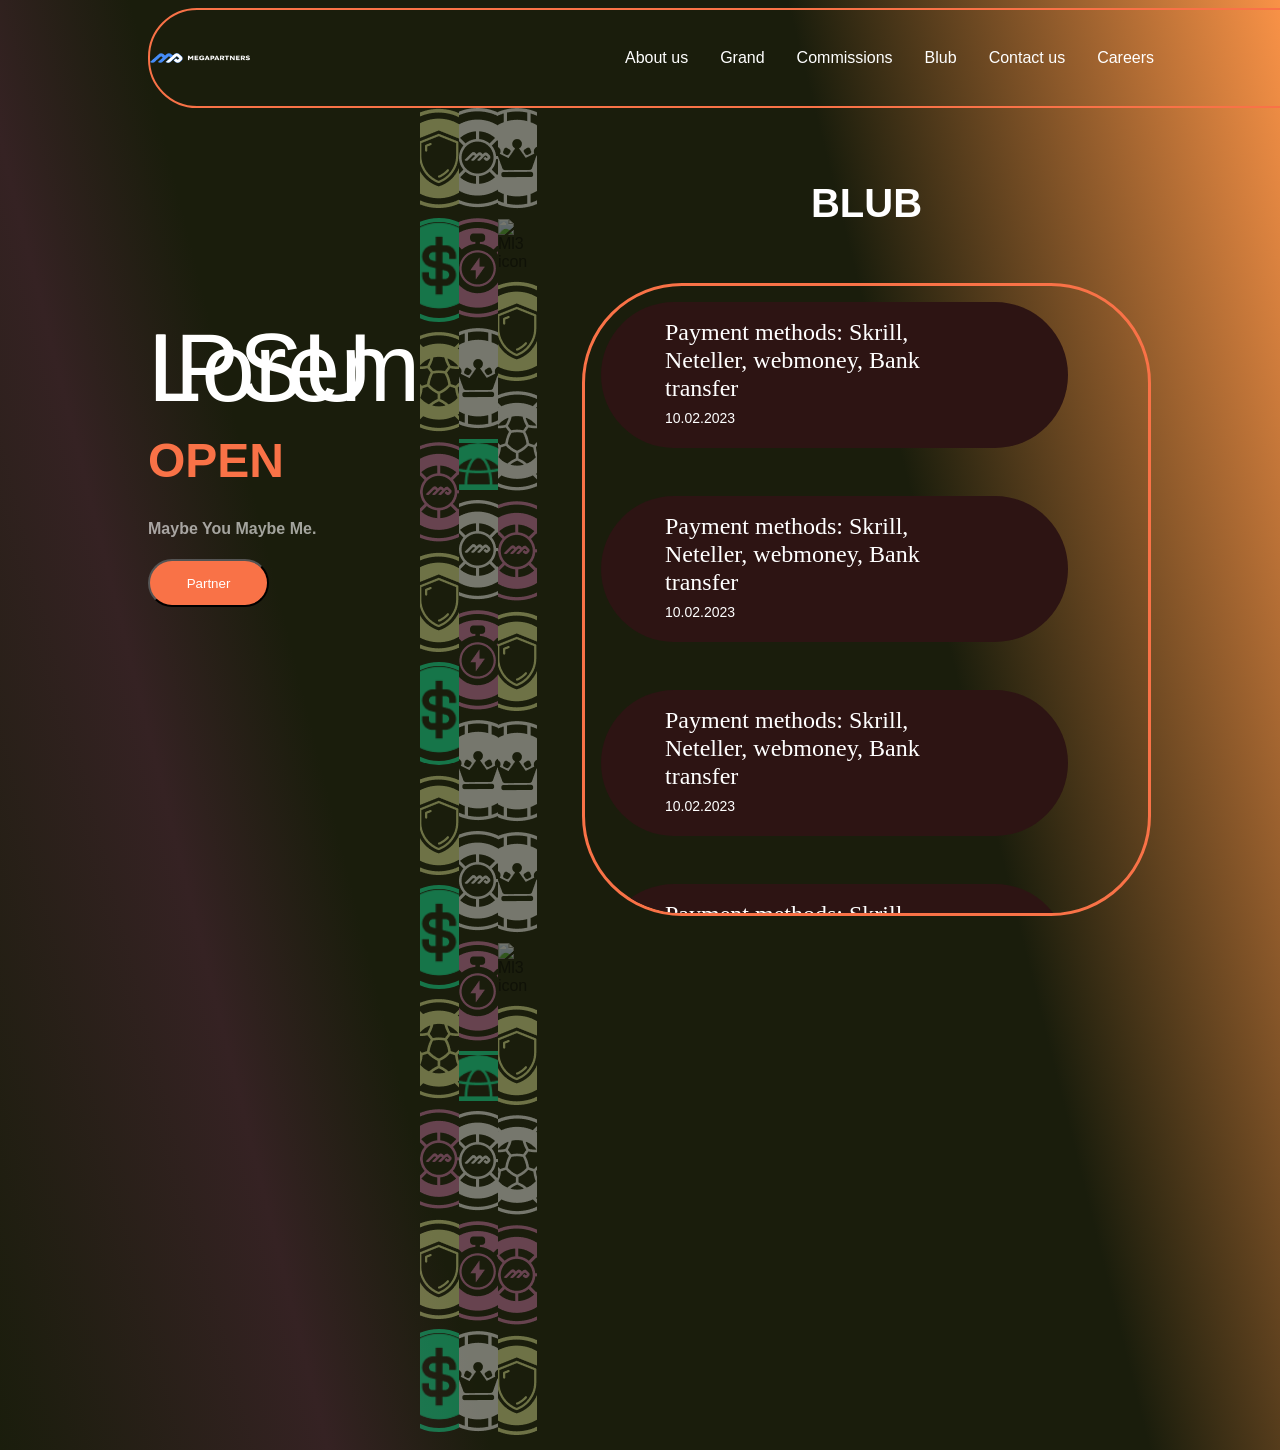
==== Main.html @ f80bbda5 "header, main desctop page" ====
<!DOCTYPE html>
<html lang="en" dir="ltr">

<head>
    <meta charset="utf-8">
    <title>Lorem IPSU</title>
    <link rel="stylesheet" href="./styles.css">
</head>

<body>
    <header class="header">
        <img class="logo_clear" src="./logo_horizontal_clear Small.png" alt="logo">
        <nav class="nav">
            <ul>
                <li><a href="#">About us</a></li>
                <li><a href="#">Grand</a></li>
                <li><a href="#">Commissions</a></li>
                <li><a href="#">Blub</a></li>
                <li><a href="#">Contact us</a></li>
                <li><a href="#">Careers</a></li>
            </ul>
        </nav>
        <div class="header-buttons">
            <button class="btn-lang"><img src="./planet.svg" alt="planet"> RU</button>
            <button class="btn-secondary">LOG IN</button>
            <button class="btn-orange-prim">SIGN UP</button>
        </div>
    </header>
    <main>
        <div class="main">
            <div class="title">
                <h1 class="title-w">Lorem IPSU</h1>
                <h1 class="title-o">OPEN</h1>
                <h4 class="title-g">Maybe You Maybe Me.</h4>
                <button class="btn-orange-prim-partnr"> Partner</button>
            </div>
            <div class="bannerBG">
                <div class="line line-1">
                    <img src="./Shield.png" alt="Shield icon">
                    <div class="line-1-Group">
                        <img class="radius-1-Group" src="./Group.png" alt="Group $ icon">
                    </div>
                    <img src="./Soccer.png" alt="Soccer icon">
                    <img src="./M.png" alt="M icon">
                    <img src="./Shield.png" alt="Shield icon">
                    <div class="line-1-Group">
                        <img class="radius-1-Group" src="./Group.png" alt="Group $ icon">
                    </div>
                    <img src="./Shield.png" alt="Shield icon">
                    <div class="line-1-Group">
                        <img class="radius-1-Group" src="./Group.png" alt="Group $ icon">
                    </div>
                    <img src="./Soccer.png" alt="Soccer icon">
                    <img src="./M.png" alt="M icon">
                    <img src="./Shield.png" alt="Shield icon">
                    <div class="line-1-Group">
                        <img class="radius-1-Group" src="./Group.png" alt="Group $ icon">
                    </div>
                </div>
                <div class="line line-2">
                    <img src="./Ml2.png" alt="Ml2 icon">
                    <img src="./Timer.png" alt="Timer icon">
                    <img src="./Crown.png" alt="Crown icon">
                    <div class="line-1-Group">
                        <img class="radius-1-Group" src="./World.png" alt="World icon">
                    </div>
                    <img src="./Ml2.png" alt="Ml2 icon">
                    <img src="./Timer.png" alt="Timer icon">
                    <img src="./Crown.png" alt="Crown icon">
                    <img src="./Ml2.png" alt="Ml2 icon">
                    <img src="./Timer.png" alt="Timer icon">
                    <div class="line-1-Group">
                        <img class="radius-1-Group" src="./World.png" alt="World icon">
                    </div>
                    <img src="./Ml2.png" alt="Ml2 icon">
                    <img src="./Timer.png" alt="Timer icon">
                    <img src="./Crown.png" alt="Crown icon">
                </div>
                <div class="line line-3">
                    <img src="./Crown.png" alt="Crown icon">
                    <img src="./Ml3.png" alt="Ml3 icon">
                    <img src="./Shield.png" alt="Shield icon">
                    <img src="./SoccerL3.png" alt="Soccer line 3 icon">
                    <img src="./M.png" alt="M icon">
                    <img src="./Shield.png" alt="Shield icon">
                    <img src="./Crown.png" alt="Crown icon">
                    <img src="./Crown.png" alt="Crown icon">
                    <img src="./Ml3.png" alt="Ml3 icon">
                    <img src="./Shield.png" alt="Shield icon">
                    <img src="./SoccerL3.png" alt="Soccer line 3 icon">
                    <img src="./M.png" alt="M icon">
                    <img src="./Shield.png" alt="Shield icon">
                    <img src="./Crown.png" alt="Crown icon">
                </div>
            </div>

            <div class="blog">
                <h2 class="blogH2">BLUB</h2>
                <div class="blog-container">
                    <ul>
                        <li class="blog-element">
                            <p class="blog-p">Payment methods: Skrill, <br /> Neteller, webmoney, Bank <br />
                                transfer
                            </p>
                            <p class="blog-date">10.02.2023</p>
                        </li>
                        <li class="blog-element">
                            <p class="blog-p">Payment methods: Skrill, <br /> Neteller, webmoney, Bank <br />
                                transfer
                            </p>
                            <p class="blog-date">10.02.2023</p>
                        </li>
                        <li class="blog-element">
                            <p class="blog-p">Payment methods: Skrill, <br /> Neteller, webmoney, Bank <br />
                                transfer
                            </p>
                            <p class="blog-date">10.02.2023</p>
                        </li>
                        <li class="blog-element">
                            <p class="blog-p">Payment methods: Skrill, <br /> Neteller, webmoney, Bank <br />
                                transfer
                            </p>
                            <p class="blog-date">10.02.2023</p>
                        </li>
                        <li class="blog-element">
                            <p class="blog-p">Payment methods: Skrill, <br /> Neteller, webmoney, Bank <br />
                                transfer
                            </p>
                            <p class="blog-date">10.02.2023</p>
                        </li>
                        <li class="blog-element">
                            <p class="blog-p">Payment methods: Skrill, <br /> Neteller, webmoney, Bank <br />
                                transfer
                            </p>
                            <p class="blog-date">10.02.2023</p>
                        </li>
                    </ul>
                </div>
            </div>
        </div>
    </main>
    <footer></footer>
</body>

</html>
---- styles.css ----
:root {
    --orange: rgba(249, 114, 71, 1);
    --burgundy: rgb(45, 20, 19);
    --lime: rgba(235, 242, 157, 1);
    --khaki: rgb(26, 29, 12);

}

body {
    font-family: Arial, sans-serif;
    background: var(--khaki);
    background: linear-gradient(255.96deg, #F99247 0%, var(--khaki) 30% 70%, #352223 80%, var(--khaki) 100%);
}



.logo_clear {
    width: 100px;
}

.header {
    height: 96px;
    width: 1640px;
    margin-left: 140px;
    display: flex;
    justify-content: space-between;
    align-items: center;
    background: none;
    color: white;
    border: solid 2px var(--orange);
    border-radius: 49px;
    color: white;
    position: absolute;
    z-index: 1;

}

.nav {
    display: flex;
    columns: 6;
    list-style: none;
    color: white;

}

ul {
    display: flex;
    list-style-type: none;
    color: white;
    font-size: 16px;
    gap: 32px;
}

.nav a {
    color: white;
    text-decoration: none;
}

.nav a:hover {
    text-decoration: underline;
}

.header-buttons {
    display: flex;
    padding-right: 48px;

}

.btn-lang {
    height: 48px;
    width: 75px;
    margin-right: 14px;
    opacity: 0px;
    color: white;
    background: none;
    border: solid 2px var(--lime);
    border-radius: 24px;
}

.btn-secondary {
    height: 48px;
    width: 75px;
    gap: 8px;
    margin-right: 14px;
    opacity: 0px;
    color: white;
    background: none;
    border: solid 2px var(--lime);
    border-radius: 24px;
}

.btn-orange-prim {
    height: 48px;
    width: 75px;
    gap: 8px;
    color: white;
    background-color: var(--orange);
    border-radius: 24px;
    border: none;
}

.main {
    display: flex;
    flex-direction: row;
    max-width: 1920px;
    margin-left: 140px;
    /* margin-top: 196px; */
    /* background: linear-gradient(180deg, #FFFFFF 63.64%, rgba(255, 255, 255, 0) 95.45%); */
    /* background: linear-gradient(180deg, #F947BC 0%, rgba(249, 71, 124, 0.4) 100%);
    background: linear-gradient(255.96deg, #F99247 0%, #F29DA2 100%); */
}

.title {
    width: 669px;
    margin-top: 296px;
}

.title-w {
    font-size: 96px;
    font-weight: 500;
    line-height: 96px;
    line-height: 0px;
    padding: 0px;
    text-align: left;
    color: white;
}

.title-o {
    font-size: 48px;
    padding: 0px;
    color: var(--orange);
}

.title-g {
    color: rgba(255, 255, 255, 0.6);
}

.btn-orange-prim-partnr {
    height: 48px;
    width: 121px;
    gap: 8px;
    color: white;
    background-color: var(--orange);
    border-radius: 24px;
}

.bannerBG {
    display: flex;
    justify-content: space-around;
    margin-top: 100px;
    width: 333.8px;
    height: 1334.22px;
    overflow: hidden;
    z-index: -1;
    Opacity: 40%;
}

.line {
    display: flex;
    flex-direction: column;
    align-items: center;
    height: 100%;
    /* Высота карусели равна высоте контейнера */
    overflow: hidden;
}

.line img,
.line .line-1-Group {
    margin-bottom: 10px;
}

.line-1-Group {
    width: 86px;
    height: 199px;
    border: solid 4px rgba(17, 248, 165, 1);
    border-radius: 50px;
    display: flex;
    align-items: flex-start;
    justify-content: center;
    overflow: hidden;
}

.radius-1-Group {
    width: 100%;
    border-radius: 50px;
    object-fit: cover;
}

@keyframes scroll {
    0% {
        transform: translateY(0);
    }

    100% {
        transform: translateY(-100%);
    }
}

@keyframes scroll-reverse {
    0% {
        transform: translateY(-100%);
    }

    100% {
        transform: translateY(0);
    }
}

.line-1 {
    animation: scroll 10s linear infinite;
}

.line-2 {
    animation: scroll-reverse 12s linear infinite;
}

.line-3 {
    animation: scroll 14s linear infinite;
}


.blog {
    display: flex;
    flex-direction: column;
    width: 531px;
    margin-right: 140px;
    margin-top: 140px;
    margin-left: 64px;
    gap: 24px;
    opacity: 0px;
    align-items: center;
}

.blogH2 {
    color: white;
    align-items: center;
    font-size: 40px;
}

.blog-container {
    display: flex;
    width: 531px;
    height: 595px;
    gap: 0px;
    border-radius: 100px;
    border: solid 3px var(--orange);
    opacity: 0px;
    overflow-x: 80%;
    overflow: scroll;
    scrollbar-width: 10px;
    padding: 16px;
    background-color: none;
}

.blog-container::-webkit-scrollbar {
    width: 16px;
    height: 60%;
}

.blog-container::-webkit-scrollbar-track {
    height: 50px;
}

/* Стилизация ползунка полосы прокрутки */
.blog-container::-webkit-scrollbar-thumb {
    background-color: rgba(249, 114, 71, 1);
    border-radius: 10px;
    height: 80px;
    border: 10px solid rgba(255, 255, 255, 0);
    padding: 10px;
}

/* Дополнительно можно настроить поведение при наведении */
.blog-container::-webkit-scrollbar-thumb:hover {
    background-color: rgba(249, 114, 71, 0.8);
}

.blog-container ul {
    display: flex;
    flex-direction: column;
    list-style-type: none;
    padding: 0;
    margin: 0;
    width: 100%;

}

.blog-container li {
    margin-bottom: 16px;
    width: 100%;
}

.blog-element {
    box-sizing: border-box;
    width: 467px !important;
    height: 146px;
    padding: 16px 64px 16px 64px;
    gap: 0px;
    border-radius: 196px;
    opacity: 0px;
    background-color: var(--burgundy);
}

.blog-p {
    font-family: Lexend;
    font-size: 24px;
    font-weight: 400;
    line-height: 28px;
    text-align: left;
    margin: 0;
}

.blog-date {
    font-size: 14px;
    font-weight: 450;
    line-height: 16px;
    text-align: left;
    margin-top: 8px;
}
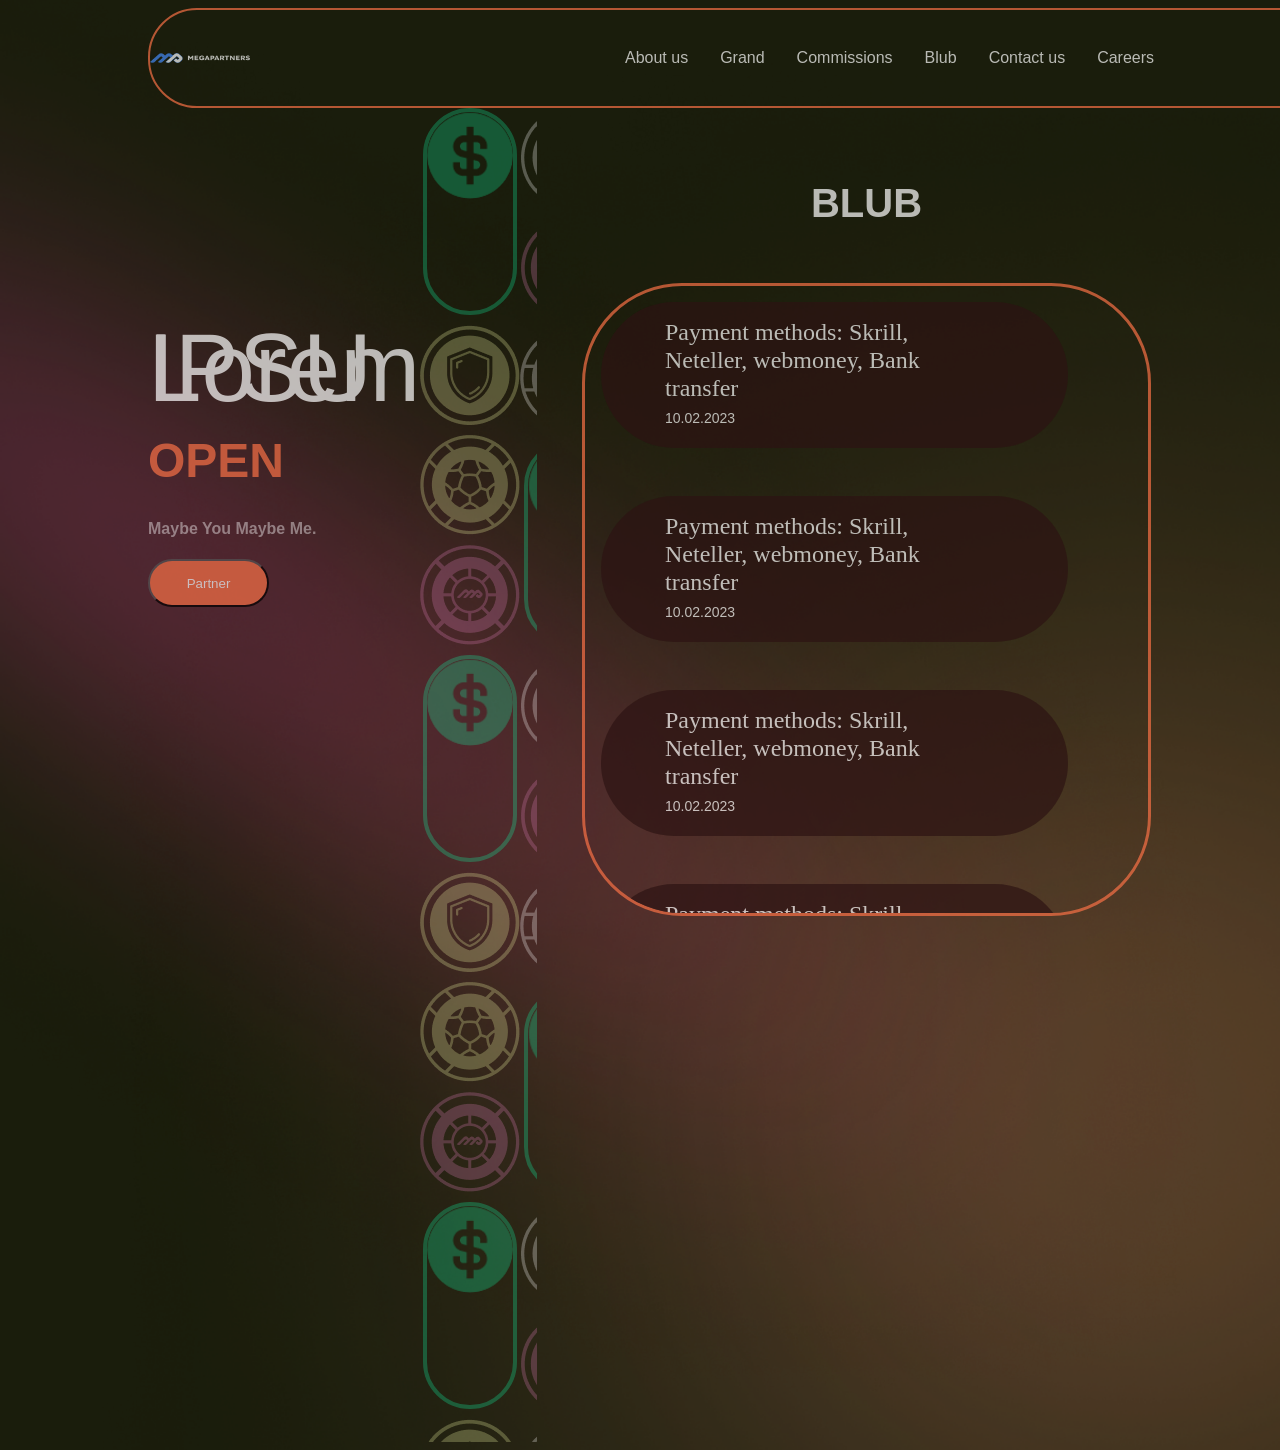
==== commit f15b3a8f: "Banner animation" ====
--- a/Main.html
+++ b/Main.html
@@ -36,61 +36,52 @@
             </div>
             <div class="bannerBG">
                 <div class="line line-1">
-                    <img src="./Shield.png" alt="Shield icon">
-                    <div class="line-1-Group">
-                        <img class="radius-1-Group" src="./Group.png" alt="Group $ icon">
-                    </div>
-                    <img src="./Soccer.png" alt="Soccer icon">
-                    <img src="./M.png" alt="M icon">
-                    <img src="./Shield.png" alt="Shield icon">
-                    <div class="line-1-Group">
-                        <img class="radius-1-Group" src="./Group.png" alt="Group $ icon">
-                    </div>
-                    <img src="./Shield.png" alt="Shield icon">
-                    <div class="line-1-Group">
-                        <img class="radius-1-Group" src="./Group.png" alt="Group $ icon">
-                    </div>
-                    <img src="./Soccer.png" alt="Soccer icon">
-                    <img src="./M.png" alt="M icon">
-                    <img src="./Shield.png" alt="Shield icon">
-                    <div class="line-1-Group">
-                        <img class="radius-1-Group" src="./Group.png" alt="Group $ icon">
+                    <div class="line-content">
+                        <div class="line-1-Group">
+                            <img class="radius-1-Group" src="./Group.png" alt="Group $ icon">
+                        </div>
+                        <img src="./Shield.png" alt="Shield icon">
+                        <img src="./Soccer.png" alt="Soccer icon">
+                        <img src="./M.png" alt="M icon">
+                        <div class="line-1-Group" aria-hidden="true">
+                            <img class="radius-1-Group" src="./Group.png" alt="Group $ icon">
+                        </div>
+                        <img src="./Shield.png" alt="Shield icon">
+                        <img src="./Soccer.png" alt="Soccer icon" aria-hidden="true">
+                        <img src="./M.png" alt="M icon" aria-hidden="true">
                     </div>
                 </div>
                 <div class="line line-2">
-                    <img src="./Ml2.png" alt="Ml2 icon">
-                    <img src="./Timer.png" alt="Timer icon">
-                    <img src="./Crown.png" alt="Crown icon">
-                    <div class="line-1-Group">
-                        <img class="radius-1-Group" src="./World.png" alt="World icon">
+                    <div class="line-content">
+                        <img src="./Ml2.png" alt="Ml2 icon">
+                        <img src="./Timer.png" alt="Timer icon">
+                        <img src="./Crown.png" alt="Crown icon">
+                        <div class="line-1-Group">
+                            <img class="radius-1-Group" src="./World.png" alt="World icon">
+                        </div>
+                        <img src="./Ml2.png" alt="Ml2 icon" aria-hidden="true">
+                        <img src="./Timer.png" alt="Timer icon" aria-hidden="true">
+                        <img src="./Crown.png" alt="Crown icon" aria-hidden="true">
+                        <div class="line-1-Group" aria-hidden="true">
+                            <img class="radius-1-Group" src="./World.png" alt="World icon">
+                        </div>
                     </div>
-                    <img src="./Ml2.png" alt="Ml2 icon">
-                    <img src="./Timer.png" alt="Timer icon">
-                    <img src="./Crown.png" alt="Crown icon">
-                    <img src="./Ml2.png" alt="Ml2 icon">
-                    <img src="./Timer.png" alt="Timer icon">
-                    <div class="line-1-Group">
-                        <img class="radius-1-Group" src="./World.png" alt="World icon">
-                    </div>
-                    <img src="./Ml2.png" alt="Ml2 icon">
-                    <img src="./Timer.png" alt="Timer icon">
-                    <img src="./Crown.png" alt="Crown icon">
                 </div>
                 <div class="line line-3">
-                    <img src="./Crown.png" alt="Crown icon">
-                    <img src="./Ml3.png" alt="Ml3 icon">
-                    <img src="./Shield.png" alt="Shield icon">
-                    <img src="./SoccerL3.png" alt="Soccer line 3 icon">
-                    <img src="./M.png" alt="M icon">
-                    <img src="./Shield.png" alt="Shield icon">
-                    <img src="./Crown.png" alt="Crown icon">
-                    <img src="./Crown.png" alt="Crown icon">
-                    <img src="./Ml3.png" alt="Ml3 icon">
-                    <img src="./Shield.png" alt="Shield icon">
-                    <img src="./SoccerL3.png" alt="Soccer line 3 icon">
-                    <img src="./M.png" alt="M icon">
-                    <img src="./Shield.png" alt="Shield icon">
-                    <img src="./Crown.png" alt="Crown icon">
+                    <div class="line-content">
+                        <img src="./Crown.png" alt="Crown icon">
+                        <img src="./Ml3.png" alt="Ml3 icon">
+                        <img src="./Shield.png" alt="Shield icon">
+                        <img src="./SoccerL3.png" alt="Soccer line 3 icon">
+                        <img src="./M.png" alt="M icon">
+                        <img src="./Shield.png" alt="Shield icon">
+                        <img src="./Crown.png" alt="Crown icon" aria-hidden="true">
+                        <img src="./Ml3.png" alt="Ml3 icon" aria-hidden="true">
+                        <img src="./Shield.png" alt="Shield icon" aria-hidden="true">
+                        <img src="./SoccerL3.png" alt="Soccer line 3 icon" aria-hidden="true">
+                        <img src="./M.png" alt="M icon" aria-hidden="true">
+                        <img src="./Shield.png" alt="Shield icon" aria-hidden="true">
+                    </div>
                 </div>
             </div>
 
@@ -140,6 +131,9 @@
         </div>
     </main>
     <footer></footer>
+    <script src="./index.js"></script>
+    </script>
+
 </body>
 
 </html>
--- a/styles.css
+++ b/styles.css
@@ -9,10 +9,37 @@
 body {
     font-family: Arial, sans-serif;
     background: var(--khaki);
-    background: linear-gradient(255.96deg, #F99247 0%, var(--khaki) 30% 70%, #352223 80%, var(--khaki) 100%);
-}
-
-
+    background-image: url('./Dot-Light-rose.png'), url('./Dot-Light.png');
+    background-size: cover;
+    background-position: center;
+    background-repeat: no-repeat;
+    opacity: 0.7;
+}
+
+img.masked-image {
+    -webkit-mask-image: url('./Dot-Light.png');
+    -webkit-mask-size: 20%;
+    -webkit-mask-repeat: no-repeat;
+    width: 574px;
+    height: 574px;
+    position: absolute;
+    top: 570px;
+    left: 1505px;
+    opacity: 0.7;
+}
+
+img.masked-image {
+    -webkit-mask-image: url('./Dot-Light-rose.png');
+    -webkit-mask-size: 20%;
+    -webkit-mask-repeat: no-repeat;
+    width: 226px;
+    height: 1302px;
+    position: absolute;
+    top: 184px;
+    left: -307px;
+    opacity: 0.55;
+    transform: rotate(54.31deg);
+}
 
 .logo_clear {
     width: 100px;
@@ -146,26 +173,35 @@
 
 .bannerBG {
     display: flex;
-    justify-content: space-around;
+    flex-direction: column;
+    flex-wrap: wrap;
     margin-top: 100px;
     width: 333.8px;
     height: 1334.22px;
     overflow: hidden;
     z-index: -1;
-    Opacity: 40%;
+    opacity: 0.4;
 }
 
 .line {
+    position: relative;
     display: flex;
     flex-direction: column;
     align-items: center;
     height: 100%;
-    /* Высота карусели равна высоте контейнера */
     overflow: hidden;
 }
 
+.line-content {
+    display: flex;
+    flex-direction: column;
+    align-items: center;
+    height: 200%;
+    animation: scroll 20s linear infinite;
+}
+
 .line img,
-.line .line-1-Group {
+.line-1-Group {
     margin-bottom: 10px;
 }
 
@@ -192,31 +228,23 @@
     }
 
     100% {
-        transform: translateY(-100%);
+        transform: translateY(-50%);
     }
 }
 
-@keyframes scroll-reverse {
-    0% {
-        transform: translateY(-100%);
-    }
-
-    100% {
-        transform: translateY(0);
-    }
-}
-
-.line-1 {
-    animation: scroll 10s linear infinite;
-}
-
-.line-2 {
-    animation: scroll-reverse 12s linear infinite;
-}
-
-.line-3 {
-    animation: scroll 14s linear infinite;
-}
+.line-1 .line-content {
+    animation-duration: 10s;
+}
+
+.line-2 .line-content {
+    animation-direction: reverse;
+    animation-duration: 5s;
+}
+
+.line-3 .line-content {
+    animation-duration: 10s;
+}
+
 
 
 .blog {
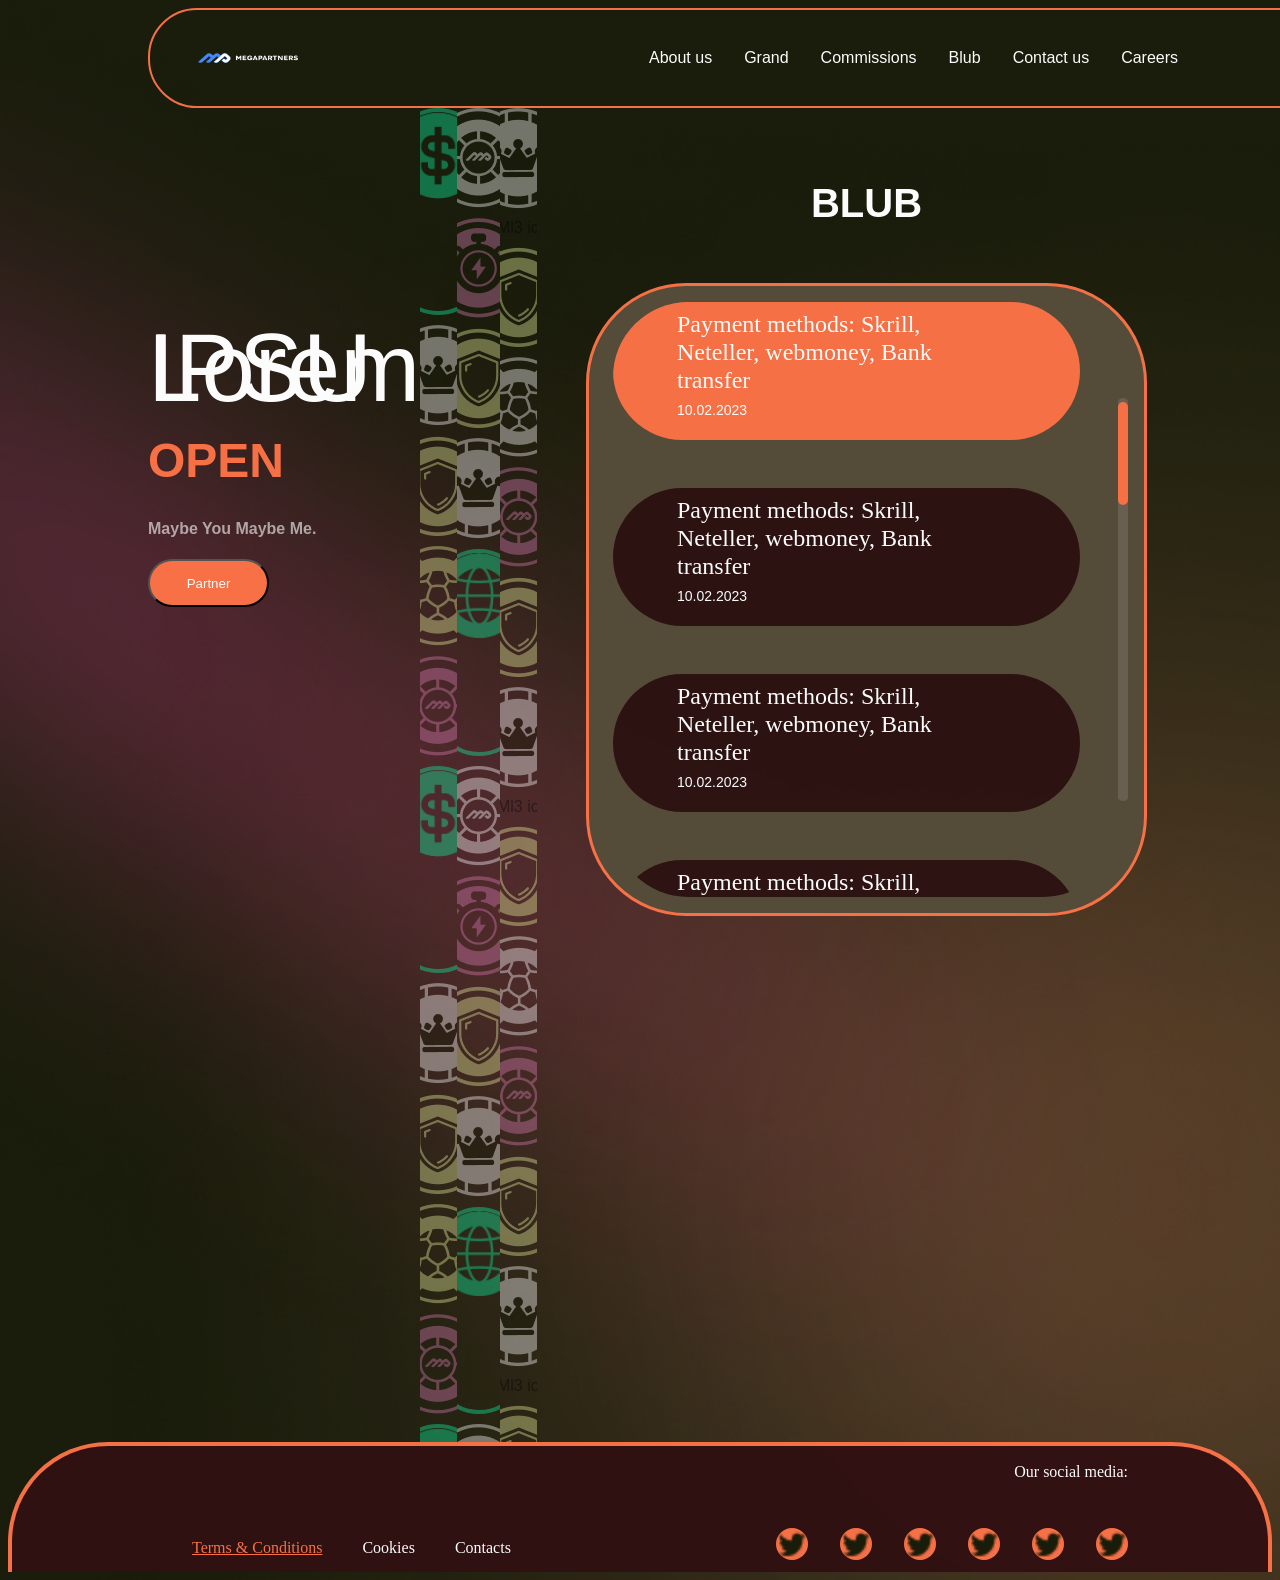
==== commit 1c704cb7: "Desktop version completed" ====
--- a/Main.html
+++ b/Main.html
@@ -37,34 +37,62 @@
             <div class="bannerBG">
                 <div class="line line-1">
                     <div class="line-content">
-                        <div class="line-1-Group">
-                            <img class="radius-1-Group" src="./Group.png" alt="Group $ icon">
-                        </div>
+                        <div class="line-1-Group"><img class="radius-1-Group" src="./Group.png" alt="Group $ icon">
+                        </div>
+                        <img src="./Crown.png" alt="Crown icon">
                         <img src="./Shield.png" alt="Shield icon">
                         <img src="./Soccer.png" alt="Soccer icon">
                         <img src="./M.png" alt="M icon">
-                        <div class="line-1-Group" aria-hidden="true">
-                            <img class="radius-1-Group" src="./Group.png" alt="Group $ icon">
-                        </div>
-                        <img src="./Shield.png" alt="Shield icon">
-                        <img src="./Soccer.png" alt="Soccer icon" aria-hidden="true">
-                        <img src="./M.png" alt="M icon" aria-hidden="true">
+                        <div class="line-1-Group" aria-hidden="true"><img class="radius-1-Group" src="./Group.png"
+                                alt="Group $ icon" aria-hidden="true"></div>
+                        <img src="./Crown.png" alt="Crown icon">
+                        <img src="./Shield.png" alt="Shield icon" aria-hidden="true">
+                        <img src="./Soccer.png" alt="Soccer icon" aria-hidden="true" aria-hidden="true">
+                        <img src="./M.png" alt="M icon" aria-hidden="true" aria-hidden="true">
+                        <div class="line-1-Group"><img class="radius-1-Group" src="./Group.png" alt="Group $ icon">
+                        </div>
+                        <img src="./Crown.png" alt="Crown icon">
+                        <img src="./Shield.png" alt="Shield icon">
+                        <img src="./Soccer.png" alt="Soccer icon">
+                        <img src="./M.png" alt="M icon">
+                        <div class="line-1-Group" aria-hidden="true"><img class="radius-1-Group" src="./Group.png"
+                                alt="Group $ icon" aria-hidden="true"></div>
+                        <img src="./Crown.png" alt="Crown icon">
+                        <img src="./Shield.png" alt="Shield icon" aria-hidden="true">
+                        <img src="./Soccer.png" alt="Soccer icon" aria-hidden="true" aria-hidden="true">
+                        <img src="./M.png" alt="M icon" aria-hidden="true" aria-hidden="true">
                     </div>
                 </div>
                 <div class="line line-2">
                     <div class="line-content">
                         <img src="./Ml2.png" alt="Ml2 icon">
                         <img src="./Timer.png" alt="Timer icon">
+                        <img src="./Shield.png" alt="Shield icon" aria-hidden="true">
                         <img src="./Crown.png" alt="Crown icon">
                         <div class="line-1-Group">
                             <img class="radius-1-Group" src="./World.png" alt="World icon">
                         </div>
                         <img src="./Ml2.png" alt="Ml2 icon" aria-hidden="true">
                         <img src="./Timer.png" alt="Timer icon" aria-hidden="true">
+                        <img src="./Shield.png" alt="Shield icon" aria-hidden="true">
                         <img src="./Crown.png" alt="Crown icon" aria-hidden="true">
                         <div class="line-1-Group" aria-hidden="true">
                             <img class="radius-1-Group" src="./World.png" alt="World icon">
                         </div>
+                        <img src="./Ml2.png" alt="Ml2 icon">
+                        <img src="./Timer.png" alt="Timer icon">
+                        <img src="./Shield.png" alt="Shield icon" aria-hidden="true">
+                        <img src="./Crown.png" alt="Crown icon">
+                        <div class="line-1-Group">
+                            <img class="radius-1-Group" src="./World.png" alt="World icon">
+                        </div>
+                        <img src="./Ml2.png" alt="Ml2 icon" aria-hidden="true">
+                        <img src="./Timer.png" alt="Timer icon" aria-hidden="true">
+                        <img src="./Shield.png" alt="Shield icon" aria-hidden="true">
+                        <img src="./Crown.png" alt="Crown icon" aria-hidden="true">
+                        <div class="line-1-Group" aria-hidden="true">
+                            <img class="radius-1-Group" src="./World.png" alt="World icon">
+                        </div>
                     </div>
                 </div>
                 <div class="line line-3">
@@ -75,21 +103,34 @@
                         <img src="./SoccerL3.png" alt="Soccer line 3 icon">
                         <img src="./M.png" alt="M icon">
                         <img src="./Shield.png" alt="Shield icon">
-                        <img src="./Crown.png" alt="Crown icon" aria-hidden="true">
+                        <img aria-hidden="true" src="./Crown.png" alt="Crown icon">
                         <img src="./Ml3.png" alt="Ml3 icon" aria-hidden="true">
                         <img src="./Shield.png" alt="Shield icon" aria-hidden="true">
                         <img src="./SoccerL3.png" alt="Soccer line 3 icon" aria-hidden="true">
                         <img src="./M.png" alt="M icon" aria-hidden="true">
                         <img src="./Shield.png" alt="Shield icon" aria-hidden="true">
-                    </div>
-                </div>
-            </div>
+                        <img src="./Crown.png" alt="Crown icon">
+                        <img src="./Ml3.png" alt="Ml3 icon">
+                        <img src="./Shield.png" alt="Shield icon">
+                        <img src="./SoccerL3.png" alt="Soccer line 3 icon">
+                        <img src="./M.png" alt="M icon">
+                        <img src="./Shield.png" alt="Shield icon">
+                        <img aria-hidden="true" src="./Crown.png" alt="Crown icon">
+                        <img src="./Ml3.png" alt="Ml3 icon" aria-hidden="true">
+                        <img src="./Shield.png" alt="Shield icon" aria-hidden="true">
+                        <img src="./SoccerL3.png" alt="Soccer line 3 icon" aria-hidden="true">
+                        <img src="./M.png" alt="M icon" aria-hidden="true">
+                        <img src="./Shield.png" alt="Shield icon" aria-hidden="true">
+                    </div>
+                </div>
+            </div>
+
 
             <div class="blog">
                 <h2 class="blogH2">BLUB</h2>
                 <div class="blog-container">
                     <ul>
-                        <li class="blog-element">
+                        <li class="blog-element-o">
                             <p class="blog-p">Payment methods: Skrill, <br /> Neteller, webmoney, Bank <br />
                                 transfer
                             </p>
@@ -126,11 +167,35 @@
                             <p class="blog-date">10.02.2023</p>
                         </li>
                     </ul>
+                    <div class="scrollbar">
+                        <img src="./Bg Line.png" alt="scrollbar track" class="scrollbar-track-img">
+                        <img src="./Active.png" alt="scrollbar thumb" class="scrollbar-thumb-img">
+                    </div>
                 </div>
             </div>
         </div>
     </main>
-    <footer></footer>
+
+    <footer class="footer-container">
+        <ul class="pages">
+            <li class="li-orange"><a href="#">Terms & Conditions</a></li>
+            <li class="li-white"><a href="#">Cookies</a></li>
+            <li class="li-white"><a href="#">Contacts</a></li>
+        </ul>
+        <div class="social-container">
+            <p class="footer-p">Our social media:</p>
+            <div>
+                <ul class="social-icons">
+                    <li><a href="#"><img src="./Twitter.png" alt="Twitter icon"></a></li>
+                    <li><a href="#"><img src="./Twitter.png" alt="Twitter icon"></a></li>
+                    <li><a href="#"><img src="./Twitter.png" alt="Twitter icon"></a></li>
+                    <li><a href="#"><img src="./Twitter.png" alt="Twitter icon"></a></li>
+                    <li><a href="#"><img src="./Twitter.png" alt="Twitter icon"></a></li>
+                    <li><a href="#"><img src="./Twitter.png" alt="Twitter icon"></a></li>
+                </ul>
+            </div>
+        </div>
+    </footer>
     <script src="./index.js"></script>
     </script>
 
--- a/styles.css
+++ b/styles.css
@@ -13,7 +13,7 @@
     background-size: cover;
     background-position: center;
     background-repeat: no-repeat;
-    opacity: 0.7;
+    opacity: 0.99;
 }
 
 img.masked-image {
@@ -43,6 +43,7 @@
 
 .logo_clear {
     width: 100px;
+    padding-left: 48px;
 }
 
 .header {
@@ -131,10 +132,6 @@
     flex-direction: row;
     max-width: 1920px;
     margin-left: 140px;
-    /* margin-top: 196px; */
-    /* background: linear-gradient(180deg, #FFFFFF 63.64%, rgba(255, 255, 255, 0) 95.45%); */
-    /* background: linear-gradient(180deg, #F947BC 0%, rgba(249, 71, 124, 0.4) 100%);
-    background: linear-gradient(255.96deg, #F99247 0%, #F29DA2 100%); */
 }
 
 .title {
@@ -171,14 +168,19 @@
     border-radius: 24px;
 }
 
+
+
+
+
+
+
 .bannerBG {
     display: flex;
-    flex-direction: column;
-    flex-wrap: wrap;
     margin-top: 100px;
     width: 333.8px;
     height: 1334.22px;
     overflow: hidden;
+    gap: 0;
     z-index: -1;
     opacity: 0.4;
 }
@@ -188,16 +190,21 @@
     display: flex;
     flex-direction: column;
     align-items: center;
-    height: 100%;
+    height: 100% !important;
     overflow: hidden;
+    gap: 0;
 }
 
 .line-content {
     display: flex;
     flex-direction: column;
     align-items: center;
-    height: 200%;
-    animation: scroll 20s linear infinite;
+    height: 200% !important;
+    animation: bunner 10s linear infinite;
+}
+
+.bannerBG .line .line-content {
+    height: 200% !important;
 }
 
 .line img,
@@ -222,7 +229,7 @@
     object-fit: cover;
 }
 
-@keyframes scroll {
+@keyframes bunner {
     0% {
         transform: translateY(0);
     }
@@ -233,17 +240,21 @@
 }
 
 .line-1 .line-content {
-    animation-duration: 10s;
+    animation-duration: 20s;
 }
 
 .line-2 .line-content {
+    margin-left: 10px;
+    margin-right: 10px;
     animation-direction: reverse;
-    animation-duration: 5s;
+    animation-duration: 20s;
 }
 
 .line-3 .line-content {
-    animation-duration: 10s;
-}
+    animation-duration: 20s;
+}
+
+
 
 
 
@@ -265,6 +276,12 @@
     font-size: 40px;
 }
 
+
+
+
+
+
+
 .blog-container {
     display: flex;
     width: 531px;
@@ -274,43 +291,20 @@
     border: solid 3px var(--orange);
     opacity: 0px;
     overflow-x: 80%;
-    overflow: scroll;
-    scrollbar-width: 10px;
-    padding: 16px;
-    background-color: none;
-}
-
-.blog-container::-webkit-scrollbar {
-    width: 16px;
-    height: 60%;
-}
-
-.blog-container::-webkit-scrollbar-track {
-    height: 50px;
-}
-
-/* Стилизация ползунка полосы прокрутки */
-.blog-container::-webkit-scrollbar-thumb {
-    background-color: rgba(249, 114, 71, 1);
-    border-radius: 10px;
-    height: 80px;
-    border: 10px solid rgba(255, 255, 255, 0);
-    padding: 10px;
-}
-
-/* Дополнительно можно настроить поведение при наведении */
-.blog-container::-webkit-scrollbar-thumb:hover {
-    background-color: rgba(249, 114, 71, 0.8);
+    padding: 16px 0px 16px 24px;
+    background: rgb(86, 76, 58);
 }
 
 .blog-container ul {
     display: flex;
     flex-direction: column;
     list-style-type: none;
+    overflow: scroll;
+    scrollbar-width: none;
     padding: 0;
     margin: 0;
     width: 100%;
-
+    border-radius: 75px;
 }
 
 .blog-container li {
@@ -318,14 +312,46 @@
     width: 100%;
 }
 
+.scrollbar {
+    top: 0;
+    right: 0;
+    bottom: 0;
+    width: 10px;
+    padding-right: 16px;
+
+}
+
+.scrollbar-track-img {
+    width: 10px;
+    height: 403px;
+    margin-top: 96px;
+}
+
+.scrollbar-thumb-img {
+    position: relative;
+    top: 0;
+    right: 0;
+    width: 10px;
+    border-radius: 5px;
+    height: 103px;
+    object-fit: cover;
+    cursor: pointer;
+    transform: translateY(-403px);
+}
+
+.blog-element-o,
 .blog-element {
     box-sizing: border-box;
     width: 467px !important;
     height: 146px;
-    padding: 16px 64px 16px 64px;
+    padding: 8px 64px 8px 64px;
     gap: 0px;
     border-radius: 196px;
     opacity: 0px;
+    background-color: var(--orange);
+}
+
+.blog-element {
     background-color: var(--burgundy);
 }
 
@@ -344,4 +370,86 @@
     line-height: 16px;
     text-align: left;
     margin-top: 8px;
+}
+
+
+
+
+.footer-container {
+    display: flex;
+    justify-content: space-between;
+    height: 130px !important;
+    background: rgba(49, 18, 18, 1);
+    border-top: solid 4px rgba(249, 114, 71, 1);
+    border-left: solid 4px rgba(249, 114, 71, 1);
+    border-right: solid 4px rgba(249, 114, 71, 1);
+    border-radius: 100px 100px 0px 0px / 100px 100px 0px 0px;
+    padding: 0 140px 24px;
+    gap: 32px;
+    box-sizing: border-box;
+}
+
+.pages {
+    display: flex;
+    font-family: Lexend;
+    font-size: 16px;
+    font-weight: 400;
+    line-height: 20px;
+    text-align: center;
+    gap: 40px;
+    padding-top: 76px;
+}
+
+.li-orange a {
+    font-family: Lexend;
+    font-size: 16px;
+    font-weight: 400;
+    line-height: 20px;
+    text-align: center;
+    color: var(--orange);
+
+}
+
+.li-white a {
+    font-family: Lexend;
+    font-size: 16px;
+    font-weight: 400;
+    line-height: 20px;
+    text-align: center;
+    color: rgb(255, 255, 255);
+    text-decoration: none;
+
+}
+
+.social-container {
+    display: flex;
+    flex-direction: column;
+    align-items: flex-end;
+    width: 232px;
+    height: 66px;
+    gap: 14px;
+    opacity: 0px;
+    margin: 40px, 140px, 0px, 24px;
+}
+
+.footer-p {
+    font-family: Lexend;
+    font-size: 16px;
+    font-weight: 400;
+    line-height: 20px;
+    text-align: right;
+    color: white;
+}
+
+.social-icons {
+    display: flex;
+    align-items: flex-start;
+}
+
+.social-icons img {
+    width: 32px;
+    height: 32px;
+    border-radius: 16px;
+    gap: 8px;
+    background: rgba(249, 114, 71, 1);
 }
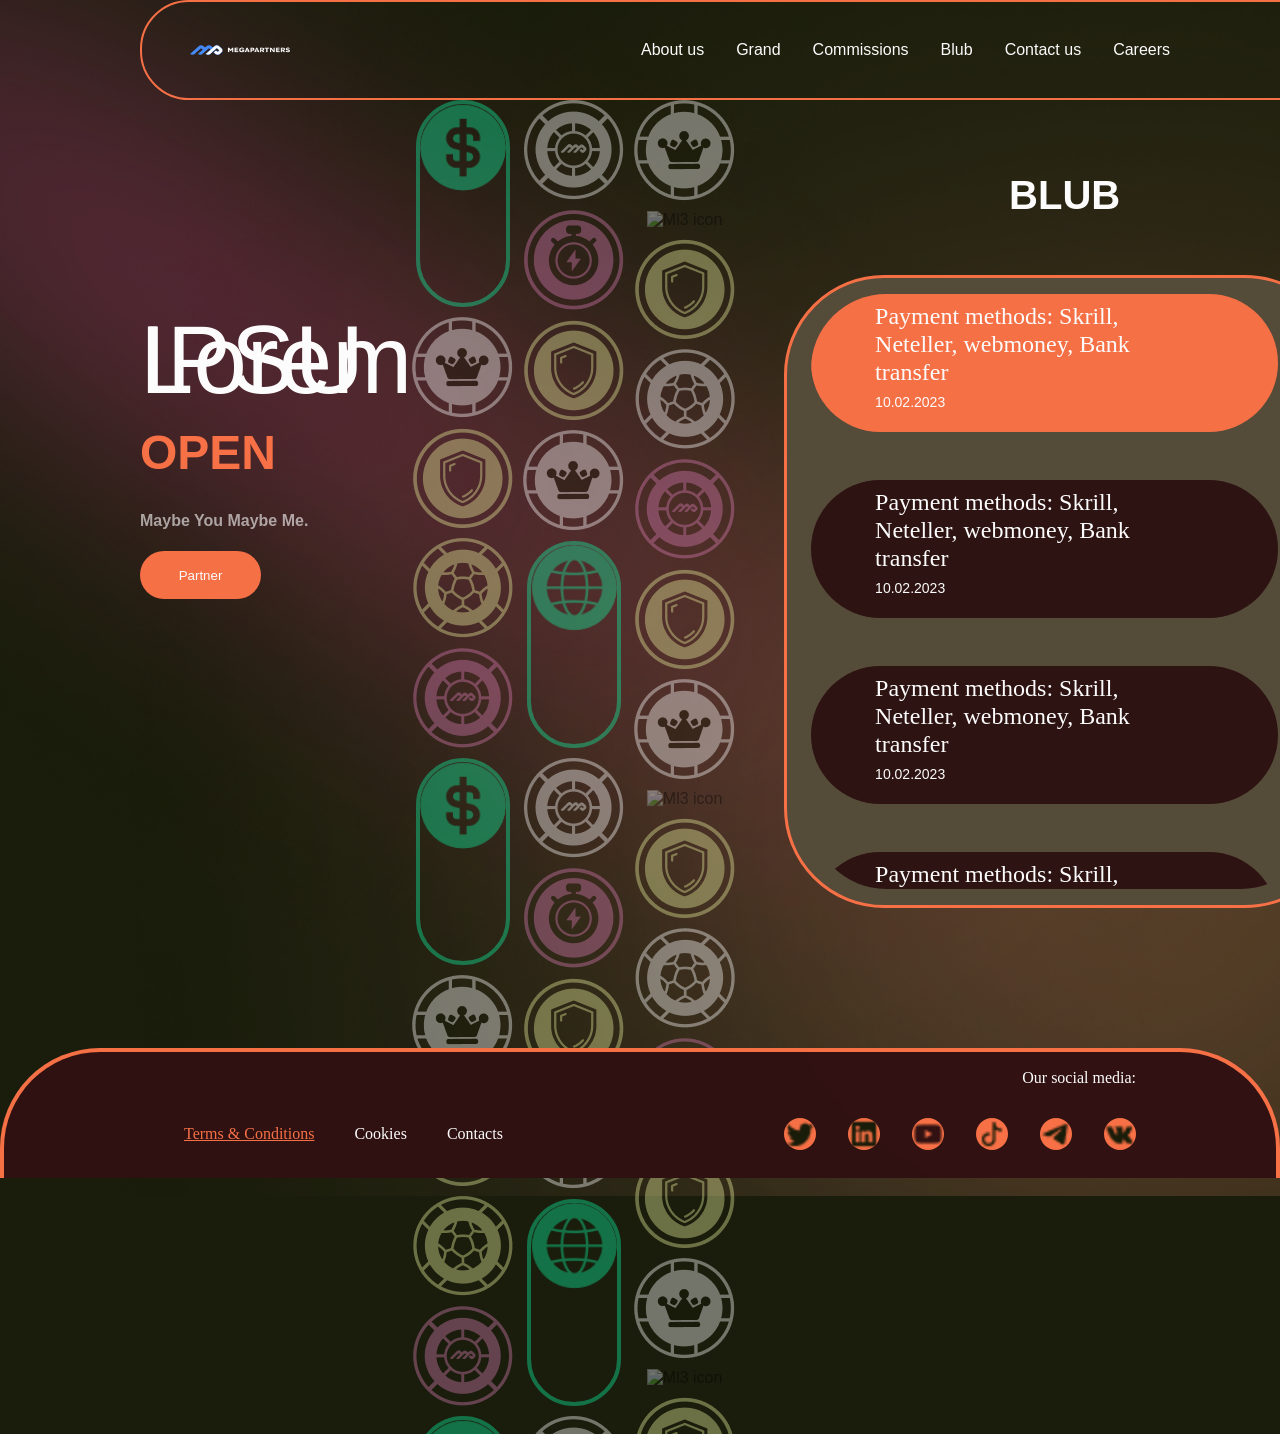
==== commit 6542b9a8: "Desktop version completed-2" ====
--- a/Main.html
+++ b/Main.html
@@ -187,11 +187,11 @@
             <div>
                 <ul class="social-icons">
                     <li><a href="#"><img src="./Twitter.png" alt="Twitter icon"></a></li>
-                    <li><a href="#"><img src="./Twitter.png" alt="Twitter icon"></a></li>
-                    <li><a href="#"><img src="./Twitter.png" alt="Twitter icon"></a></li>
-                    <li><a href="#"><img src="./Twitter.png" alt="Twitter icon"></a></li>
-                    <li><a href="#"><img src="./Twitter.png" alt="Twitter icon"></a></li>
-                    <li><a href="#"><img src="./Twitter.png" alt="Twitter icon"></a></li>
+                    <li><a href="#"><img src="./LinkedIn.png" alt="LinkedIn icon"></a></li>
+                    <li><a href="#"><img src="./YouTube.png" alt="YouTube icon"></a></li>
+                    <li><a href="#"><img src="./TikTok.png" alt="TikTok icon"></a></li>
+                    <li><a href="#"><img src="./Telegram.png" alt="Telegram icon"></a></li>
+                    <li><a href="#"><img src="./VK.png" alt="VK icon"></a></li>
                 </ul>
             </div>
         </div>
--- a/styles.css
+++ b/styles.css
@@ -6,7 +6,15 @@
 
 }
 
+html,
 body {
+    height: 100%;
+    margin: 0;
+}
+
+body {
+    width: 100%;
+    height: 100%;
     font-family: Arial, sans-serif;
     background: var(--khaki);
     background-image: url('./Dot-Light-rose.png'), url('./Dot-Light.png');
@@ -14,6 +22,8 @@
     background-position: center;
     background-repeat: no-repeat;
     opacity: 0.99;
+    overflow: hidden;
+
 }
 
 img.masked-image {
@@ -94,6 +104,20 @@
 
 }
 
+.btn-lang,
+.btn-secondary,
+.btn-orange-prim,
+.btn-orange-prim-partnr {
+    cursor: pointer;
+}
+
+.btn-lang:hover,
+.btn-secondary:hover,
+.btn-orange-prim:hover,
+.btn-orange-prim-partnr:hover {
+    font-size: 110%;
+}
+
 .btn-lang {
     height: 48px;
     width: 75px;
@@ -128,9 +152,12 @@
 }
 
 .main {
+    flex: 1;
+
     display: flex;
     flex-direction: row;
     max-width: 1920px;
+    height: 1048px;
     margin-left: 140px;
 }
 
@@ -166,6 +193,7 @@
     color: white;
     background-color: var(--orange);
     border-radius: 24px;
+    border: none;
 }
 
 
@@ -179,7 +207,7 @@
     margin-top: 100px;
     width: 333.8px;
     height: 1334.22px;
-    overflow: hidden;
+    overflow: none;
     gap: 0;
     z-index: -1;
     opacity: 0.4;
@@ -378,7 +406,9 @@
 .footer-container {
     display: flex;
     justify-content: space-between;
+    width: 100%;
     height: 130px !important;
+    min-height: 130px;
     background: rgba(49, 18, 18, 1);
     border-top: solid 4px rgba(249, 114, 71, 1);
     border-left: solid 4px rgba(249, 114, 71, 1);
@@ -397,6 +427,7 @@
     line-height: 20px;
     text-align: center;
     gap: 40px;
+    align-items: flex-end;
     padding-top: 76px;
 }
 
@@ -407,6 +438,7 @@
     line-height: 20px;
     text-align: center;
     color: var(--orange);
+    margin-bottom: 0px;
 
 }
 
@@ -418,6 +450,7 @@
     text-align: center;
     color: rgb(255, 255, 255);
     text-decoration: none;
+    margin-bottom: 0px;
 
 }
 
@@ -439,12 +472,16 @@
     line-height: 20px;
     text-align: right;
     color: white;
+    margin-bottom: 0px;
 }
 
 .social-icons {
     display: flex;
     align-items: flex-start;
-}
+
+}
+
+
 
 .social-icons img {
     width: 32px;
@@ -452,4 +489,9 @@
     border-radius: 16px;
     gap: 8px;
     background: rgba(249, 114, 71, 1);
+}
+
+.social-icons img:hover {
+    border-radius: 16px;
+    background: rgba(49, 73, 156, 1)
 }
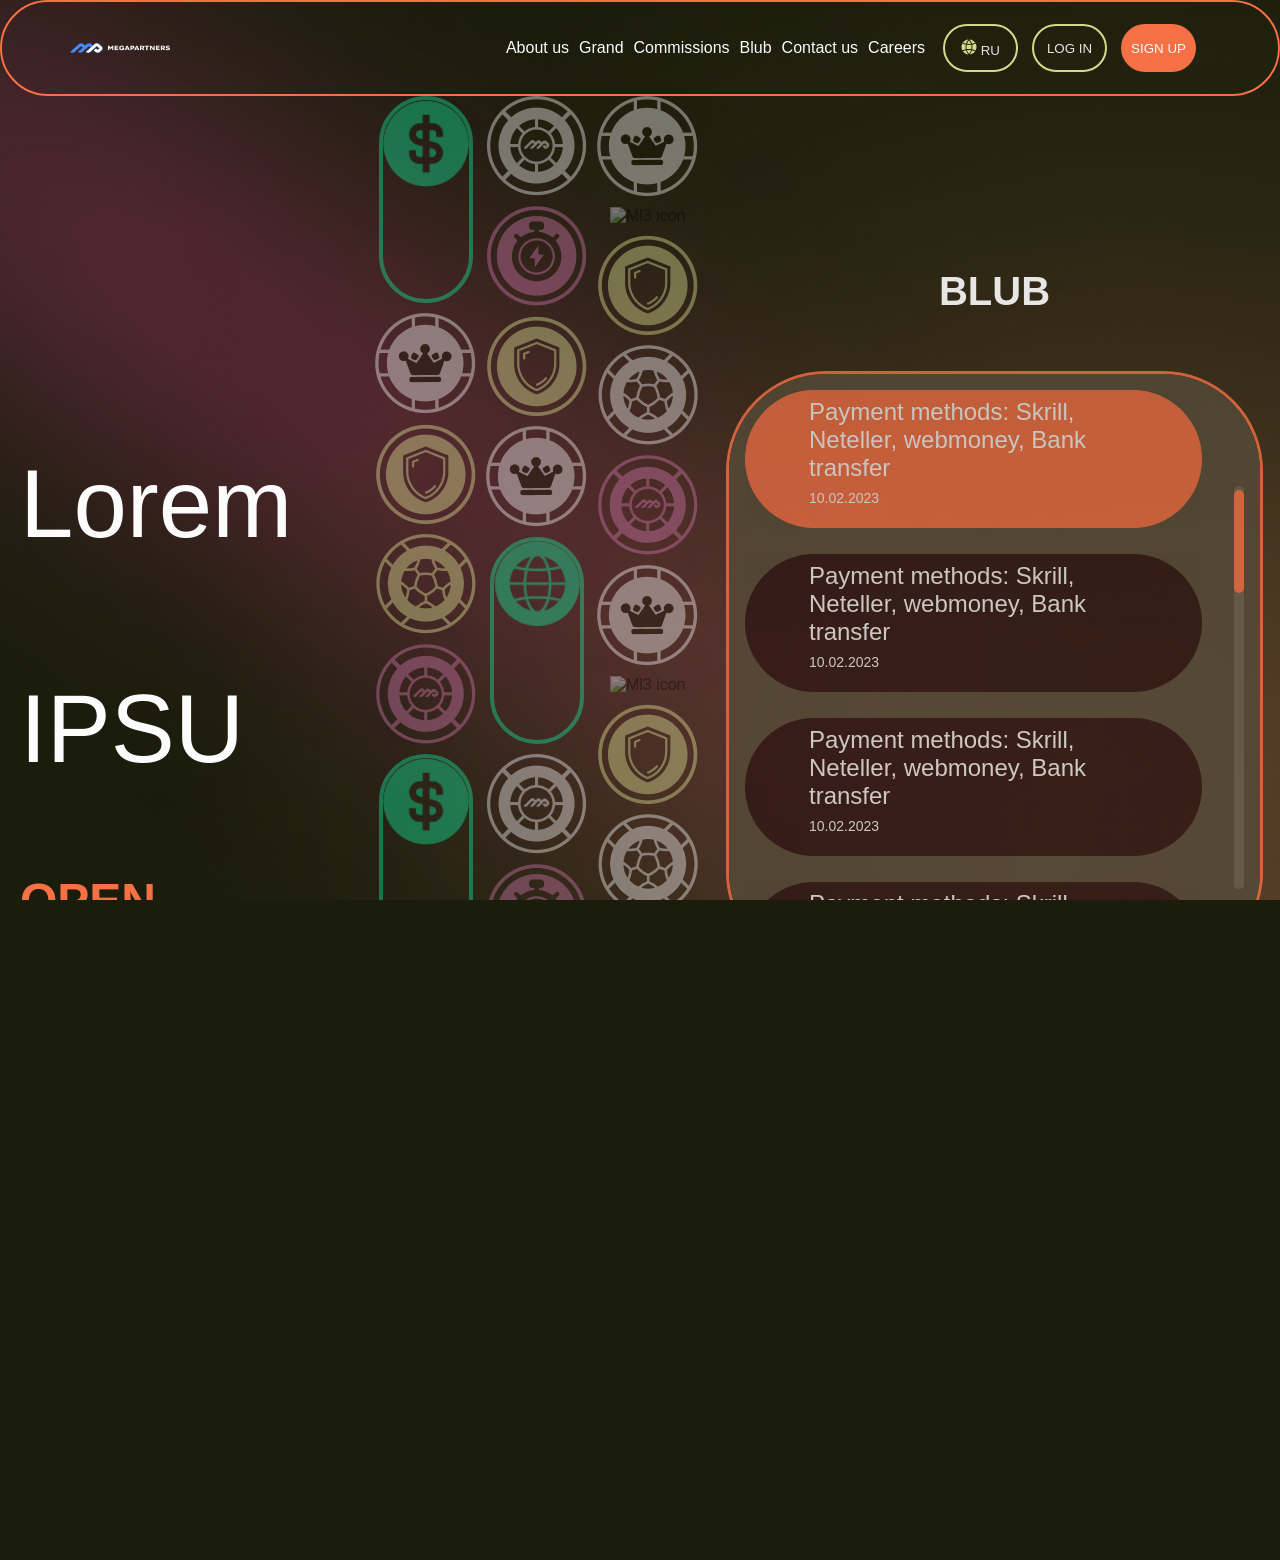
==== commit 733cae34: "mobile 320px" ====
--- a/Main.html
+++ b/Main.html
@@ -5,13 +5,15 @@
     <meta charset="utf-8">
     <title>Lorem IPSU</title>
     <link rel="stylesheet" href="./styles.css">
+    <meta name="viewport" content="width=device-width, initial-scale=1.0">
 </head>
 
 <body>
     <header class="header">
         <img class="logo_clear" src="./logo_horizontal_clear Small.png" alt="logo">
+        <div class="burger-menu" onclick="toggleMenu()"><img class="planetImg" src="./planet.svg" alt="planet">☰</div>
         <nav class="nav">
-            <ul>
+            <ul class="points">
                 <li><a href="#">About us</a></li>
                 <li><a href="#">Grand</a></li>
                 <li><a href="#">Commissions</a></li>
@@ -19,111 +21,165 @@
                 <li><a href="#">Contact us</a></li>
                 <li><a href="#">Careers</a></li>
             </ul>
+            <div class="header-buttons">
+                <button class="btn-lang"><img src="./planet.svg" alt="planet"> RU</button>
+                <button class="btn-secondary">LOG IN</button>
+                <button class="btn-orange-prim">SIGN UP</button>
+            </div>
         </nav>
-        <div class="header-buttons">
-            <button class="btn-lang"><img src="./planet.svg" alt="planet"> RU</button>
-            <button class="btn-secondary">LOG IN</button>
-            <button class="btn-orange-prim">SIGN UP</button>
-        </div>
     </header>
     <main>
         <div class="main">
             <div class="title">
-                <h1 class="title-w">Lorem IPSU</h1>
+                <div class="title-div-mobile">
+                    <h1 class="title-w">Lorem </h1>
+                    <h1 class="title-w">IPSU</h1>
+                </div>
                 <h1 class="title-o">OPEN</h1>
                 <h4 class="title-g">Maybe You Maybe Me.</h4>
+
                 <button class="btn-orange-prim-partnr"> Partner</button>
             </div>
             <div class="bannerBG">
                 <div class="line line-1">
-                    <div class="line-content">
-                        <div class="line-1-Group"><img class="radius-1-Group" src="./Group.png" alt="Group $ icon">
-                        </div>
-                        <img src="./Crown.png" alt="Crown icon">
-                        <img src="./Shield.png" alt="Shield icon">
-                        <img src="./Soccer.png" alt="Soccer icon">
-                        <img src="./M.png" alt="M icon">
-                        <div class="line-1-Group" aria-hidden="true"><img class="radius-1-Group" src="./Group.png"
-                                alt="Group $ icon" aria-hidden="true"></div>
-                        <img src="./Crown.png" alt="Crown icon">
-                        <img src="./Shield.png" alt="Shield icon" aria-hidden="true">
-                        <img src="./Soccer.png" alt="Soccer icon" aria-hidden="true" aria-hidden="true">
-                        <img src="./M.png" alt="M icon" aria-hidden="true" aria-hidden="true">
-                        <div class="line-1-Group"><img class="radius-1-Group" src="./Group.png" alt="Group $ icon">
-                        </div>
-                        <img src="./Crown.png" alt="Crown icon">
-                        <img src="./Shield.png" alt="Shield icon">
-                        <img src="./Soccer.png" alt="Soccer icon">
-                        <img src="./M.png" alt="M icon">
-                        <div class="line-1-Group" aria-hidden="true"><img class="radius-1-Group" src="./Group.png"
-                                alt="Group $ icon" aria-hidden="true"></div>
-                        <img src="./Crown.png" alt="Crown icon">
-                        <img src="./Shield.png" alt="Shield icon" aria-hidden="true">
-                        <img src="./Soccer.png" alt="Soccer icon" aria-hidden="true" aria-hidden="true">
-                        <img src="./M.png" alt="M icon" aria-hidden="true" aria-hidden="true">
+                    <div class="line-content marquee">
+                        <div class="line-1-Group"><img class="radius-1-Group" src="./Group.png" alt="Group $ icon">
+                        </div>
+                        <img src="./Crown.png" alt="Crown icon">
+                        <img src="./Shield.png" alt="Shield icon">
+                        <img src="./Soccer.png" alt="Soccer icon">
+                        <img src="./M.png" alt="M icon">
+                        <div class="line-1-Group"><img class="radius-1-Group" src="./Group.png" alt="Group $ icon">
+                        </div>
+                        <img src="./Crown.png" alt="Crown icon">
+                        <img src="./Shield.png" alt="Shield icon">
+                        <img src="./Soccer.png" alt="Soccer icon">
+                        <img src="./M.png" alt="M icon">
+                        <div class="line-1-Group"><img class="radius-1-Group" src="./Group.png" alt="Group $ icon">
+                        </div>
+                        <img src="./Crown.png" alt="Crown icon">
+                        <img src="./Shield.png" alt="Shield icon">
+                        <img src="./Soccer.png" alt="Soccer icon">
+                        <img src="./M.png" alt="M icon">
+                        <div class="line-1-Group"><img class="radius-1-Group" src="./Group.png" alt="Group $ icon">
+                        </div>
+                        <img src="./Crown.png" alt="Crown icon">
+                        <img src="./Shield.png" alt="Shield icon">
+                        <img src="./Soccer.png" alt="Soccer icon">
+                        <img src="./M.png" alt="M icon">
+                    </div>
+                    <div class="line-content marquee" aria-hidden="true">
+                        <div class="line-1-Group"><img class="radius-1-Group" src="./Group.png" alt="Group $ icon">
+                        </div>
+                        <img src="./Crown.png" alt="Crown icon">
+                        <img src="./Shield.png" alt="Shield icon">
+                        <img src="./Soccer.png" alt="Soccer icon">
+                        <img src="./M.png" alt="M icon">
+                        <div class="line-1-Group"><img class="radius-1-Group" src="./Group.png" alt="Group $ icon">
+                        </div>
+                        <img src="./Crown.png" alt="Crown icon">
+                        <img src="./Shield.png" alt="Shield icon">
+                        <img src="./Soccer.png" alt="Soccer icon">
+                        <img src="./M.png" alt="M icon">
+                        <div class="line-1-Group"><img class="radius-1-Group" src="./Group.png" alt="Group $ icon">
+                        </div>
+                        <img src="./Crown.png" alt="Crown icon">
+                        <img src="./Shield.png" alt="Shield icon">
+                        <img src="./Soccer.png" alt="Soccer icon">
+                        <img src="./M.png" alt="M icon">
+                        <div class="line-1-Group"><img class="radius-1-Group" src="./Group.png" alt="Group $ icon">
+                        </div>
+                        <img src="./Crown.png" alt="Crown icon">
+                        <img src="./Shield.png" alt="Shield icon">
+                        <img src="./Soccer.png" alt="Soccer icon">
+                        <img src="./M.png" alt="M icon">
                     </div>
                 </div>
                 <div class="line line-2">
-                    <div class="line-content">
+                    <div class="line-content marquee">
                         <img src="./Ml2.png" alt="Ml2 icon">
                         <img src="./Timer.png" alt="Timer icon">
                         <img src="./Shield.png" alt="Shield icon" aria-hidden="true">
                         <img src="./Crown.png" alt="Crown icon">
-                        <div class="line-1-Group">
-                            <img class="radius-1-Group" src="./World.png" alt="World icon">
-                        </div>
-                        <img src="./Ml2.png" alt="Ml2 icon" aria-hidden="true">
-                        <img src="./Timer.png" alt="Timer icon" aria-hidden="true">
-                        <img src="./Shield.png" alt="Shield icon" aria-hidden="true">
-                        <img src="./Crown.png" alt="Crown icon" aria-hidden="true">
-                        <div class="line-1-Group" aria-hidden="true">
-                            <img class="radius-1-Group" src="./World.png" alt="World icon">
-                        </div>
+                        <div class="line-1-Group"><img class="radius-1-Group" src="./World.png" alt="World icon"></div>
+                        <img src="./Ml2.png" alt="Ml2 icon" aria-hidden="true">
+                        <img src="./Timer.png" alt="Timer icon" aria-hidden="true">
+                        <img src="./Shield.png" alt="Shield icon" aria-hidden="true">
+                        <img src="./Crown.png" alt="Crown icon" aria-hidden="true">
+                        <div class="line-1-Group"><img class="radius-1-Group" src="./World.png" alt="World icon"></div>
+                        <img src="./Ml2.png" alt="Ml2 icon" aria-hidden="true">
+                        <img src="./Timer.png" alt="Timer icon" aria-hidden="true">
+                        <img src="./Shield.png" alt="Shield icon" aria-hidden="true">
+                        <img src="./Crown.png" alt="Crown icon" aria-hidden="true">
+                    </div>
+                    <div class="line-content marquee" aria-hidden="true">
                         <img src="./Ml2.png" alt="Ml2 icon">
                         <img src="./Timer.png" alt="Timer icon">
                         <img src="./Shield.png" alt="Shield icon" aria-hidden="true">
                         <img src="./Crown.png" alt="Crown icon">
-                        <div class="line-1-Group">
-                            <img class="radius-1-Group" src="./World.png" alt="World icon">
-                        </div>
-                        <img src="./Ml2.png" alt="Ml2 icon" aria-hidden="true">
-                        <img src="./Timer.png" alt="Timer icon" aria-hidden="true">
-                        <img src="./Shield.png" alt="Shield icon" aria-hidden="true">
-                        <img src="./Crown.png" alt="Crown icon" aria-hidden="true">
-                        <div class="line-1-Group" aria-hidden="true">
-                            <img class="radius-1-Group" src="./World.png" alt="World icon">
-                        </div>
+                        <div class="line-1-Group"><img class="radius-1-Group" src="./World.png" alt="World icon"></div>
+                        <img src="./Ml2.png" alt="Ml2 icon" aria-hidden="true">
+                        <img src="./Timer.png" alt="Timer icon" aria-hidden="true">
+                        <img src="./Shield.png" alt="Shield icon" aria-hidden="true">
+                        <img src="./Crown.png" alt="Crown icon" aria-hidden="true">
+                        <div class="line-1-Group"><img class="radius-1-Group" src="./World.png" alt="World icon"></div>
+                        <img src="./Ml2.png" alt="Ml2 icon" aria-hidden="true">
+                        <img src="./Timer.png" alt="Timer icon" aria-hidden="true">
+                        <img src="./Shield.png" alt="Shield icon" aria-hidden="true">
+                        <img src="./Crown.png" alt="Crown icon" aria-hidden="true">
                     </div>
                 </div>
                 <div class="line line-3">
-                    <div class="line-content">
-                        <img src="./Crown.png" alt="Crown icon">
-                        <img src="./Ml3.png" alt="Ml3 icon">
-                        <img src="./Shield.png" alt="Shield icon">
-                        <img src="./SoccerL3.png" alt="Soccer line 3 icon">
-                        <img src="./M.png" alt="M icon">
-                        <img src="./Shield.png" alt="Shield icon">
-                        <img aria-hidden="true" src="./Crown.png" alt="Crown icon">
+                    <div class="line-content marquee">
+                        <img src="./Crown.png" alt="Crown icon">
+                        <img src="./Ml3.png" alt="Ml3 icon">
+                        <img src="./Shield.png" alt="Shield icon">
+                        <img src="./SoccerL3.png" alt="Soccer line 3 icon">
+                        <img src="./M.png" alt="M icon">
+                        <img src="./Crown.png" alt="Crown icon">
+                        <img src="./Ml3.png" alt="Ml3 icon">
+                        <img src="./Shield.png" alt="Shield icon">
+                        <img src="./SoccerL3.png" alt="Soccer line 3 icon">
+                        <img src="./M.png" alt="M icon">
+                        <img src="./Shield.png" alt="Shield icon">
+                        <img src="./Crown.png" alt="Crown icon" aria-hidden="true">
                         <img src="./Ml3.png" alt="Ml3 icon" aria-hidden="true">
                         <img src="./Shield.png" alt="Shield icon" aria-hidden="true">
                         <img src="./SoccerL3.png" alt="Soccer line 3 icon" aria-hidden="true">
                         <img src="./M.png" alt="M icon" aria-hidden="true">
-                        <img src="./Shield.png" alt="Shield icon" aria-hidden="true">
-                        <img src="./Crown.png" alt="Crown icon">
-                        <img src="./Ml3.png" alt="Ml3 icon">
-                        <img src="./Shield.png" alt="Shield icon">
-                        <img src="./SoccerL3.png" alt="Soccer line 3 icon">
-                        <img src="./M.png" alt="M icon">
-                        <img src="./Shield.png" alt="Shield icon">
-                        <img aria-hidden="true" src="./Crown.png" alt="Crown icon">
+                        <img src="./Shield.png" alt="Shield icon">
+                        <img src="./Crown.png" alt="Crown icon" aria-hidden="true">
                         <img src="./Ml3.png" alt="Ml3 icon" aria-hidden="true">
                         <img src="./Shield.png" alt="Shield icon" aria-hidden="true">
                         <img src="./SoccerL3.png" alt="Soccer line 3 icon" aria-hidden="true">
                         <img src="./M.png" alt="M icon" aria-hidden="true">
-                        <img src="./Shield.png" alt="Shield icon" aria-hidden="true">
-                    </div>
-                </div>
-            </div>
+                    </div>
+                    <div class="line-content marquee" aria-hidden="true">
+                        <img src="./Crown.png" alt="Crown icon">
+                        <img src="./Ml3.png" alt="Ml3 icon">
+                        <img src="./Shield.png" alt="Shield icon">
+                        <img src="./SoccerL3.png" alt="Soccer line 3 icon">
+                        <img src="./M.png" alt="M icon">
+                        <img src="./Crown.png" alt="Crown icon">
+                        <img src="./Ml3.png" alt="Ml3 icon">
+                        <img src="./Shield.png" alt="Shield icon">
+                        <img src="./SoccerL3.png" alt="Soccer line 3 icon">
+                        <img src="./M.png" alt="M icon">
+                        <img src="./Shield.png" alt="Shield icon">
+                        <img src="./Crown.png" alt="Crown icon" aria-hidden="true">
+                        <img src="./Ml3.png" alt="Ml3 icon" aria-hidden="true">
+                        <img src="./Shield.png" alt="Shield icon" aria-hidden="true">
+                        <img src="./SoccerL3.png" alt="Soccer line 3 icon" aria-hidden="true">
+                        <img src="./M.png" alt="M icon" aria-hidden="true">
+                        <img src="./Crown.png" alt="Crown icon">
+                        <img src="./Ml3.png" alt="Ml3 icon">
+                        <img src="./Shield.png" alt="Shield icon">
+                        <img src="./SoccerL3.png" alt="Soccer line 3 icon">
+                        <img src="./M.png" alt="M icon">
+                    </div>
+                </div>
+            </div>
+
 
 
             <div class="blog">
@@ -181,10 +237,12 @@
             <li class="li-orange"><a href="#">Terms & Conditions</a></li>
             <li class="li-white"><a href="#">Cookies</a></li>
             <li class="li-white"><a href="#">Contacts</a></li>
+            <li class="li-white"><a href="#">Careers</a></li>
+            <li class="li-white"><a href="#">Brand Guide</a></li>
         </ul>
         <div class="social-container">
             <p class="footer-p">Our social media:</p>
-            <div>
+            <div class="social-icons">
                 <ul class="social-icons">
                     <li><a href="#"><img src="./Twitter.png" alt="Twitter icon"></a></li>
                     <li><a href="#"><img src="./LinkedIn.png" alt="LinkedIn icon"></a></li>
--- a/styles.css
+++ b/styles.css
@@ -3,18 +3,19 @@
     --burgundy: rgb(45, 20, 19);
     --lime: rgba(235, 242, 157, 1);
     --khaki: rgb(26, 29, 12);
-
 }
 
 html,
 body {
     height: 100%;
     margin: 0;
+    padding: 0;
+    box-sizing: border-box;
+    overflow-x: hidden;
 }
 
 body {
     width: 100%;
-    height: 100%;
     font-family: Arial, sans-serif;
     background: var(--khaki);
     background-image: url('./Dot-Light-rose.png'), url('./Dot-Light.png');
@@ -22,16 +23,15 @@
     background-position: center;
     background-repeat: no-repeat;
     opacity: 0.99;
-    overflow: hidden;
-
 }
 
 img.masked-image {
     -webkit-mask-image: url('./Dot-Light.png');
     -webkit-mask-size: 20%;
     -webkit-mask-repeat: no-repeat;
-    width: 574px;
-    height: 574px;
+    width: 100%;
+    max-width: 574px;
+    height: auto;
     position: absolute;
     top: 570px;
     left: 1505px;
@@ -42,8 +42,9 @@
     -webkit-mask-image: url('./Dot-Light-rose.png');
     -webkit-mask-size: 20%;
     -webkit-mask-repeat: no-repeat;
-    width: 226px;
-    height: 1302px;
+    width: 100%;
+    max-width: 226px;
+    height: auto;
     position: absolute;
     top: 184px;
     left: -307px;
@@ -58,8 +59,9 @@
 
 .header {
     height: 96px;
-    width: 1640px;
-    margin-left: 140px;
+    max-width: 1640px;
+    width: 100%;
+    margin: 0 auto;
     display: flex;
     justify-content: space-between;
     align-items: center;
@@ -67,17 +69,25 @@
     color: white;
     border: solid 2px var(--orange);
     border-radius: 49px;
+    position: relative;
+    z-index: 1;
+    padding: 0 20px;
+    box-sizing: border-box;
+}
+
+.burger-menu {
+    display: none;
+    font-size: 30px;
+    cursor: pointer;
     color: white;
-    position: absolute;
-    z-index: 1;
-
 }
 
 .nav {
     display: flex;
-    columns: 6;
     list-style: none;
     color: white;
+    align-items: center;
+    gap: 10px;
 
 }
 
@@ -86,10 +96,14 @@
     list-style-type: none;
     color: white;
     font-size: 16px;
-    gap: 32px;
+    gap: 10px;
+    padding: 0;
+    margin: 0;
 }
 
 .nav a {
+    display: flex;
+    flex-direction: column;
     color: white;
     text-decoration: none;
 }
@@ -101,7 +115,7 @@
 .header-buttons {
     display: flex;
     padding-right: 48px;
-
+    padding-left: 8px;
 }
 
 .btn-lang,
@@ -118,60 +132,56 @@
     font-size: 110%;
 }
 
-.btn-lang {
+.btn-lang,
+.btn-secondary {
     height: 48px;
     width: 75px;
     margin-right: 14px;
-    opacity: 0px;
+    opacity: 0.9;
     color: white;
     background: none;
     border: solid 2px var(--lime);
     border-radius: 24px;
 }
 
-.btn-secondary {
+.btn-orange-prim,
+.btn-orange-prim-partnr {
     height: 48px;
     width: 75px;
-    gap: 8px;
-    margin-right: 14px;
-    opacity: 0px;
-    color: white;
-    background: none;
-    border: solid 2px var(--lime);
-    border-radius: 24px;
-}
-
-.btn-orange-prim {
-    height: 48px;
-    width: 75px;
-    gap: 8px;
     color: white;
     background-color: var(--orange);
     border-radius: 24px;
     border: none;
+    margin-right: 14px;
+}
+
+.btn-orange-prim-partnr {
+    width: 121px;
 }
 
 .main {
     flex: 1;
-
     display: flex;
     flex-direction: row;
     max-width: 1920px;
-    height: 1048px;
-    margin-left: 140px;
+    margin: 0 auto;
+    padding: 0 20px;
+    box-sizing: border-box;
 }
 
 .title {
-    width: 669px;
+    flex: 1 1 40%;
+    width: 100%;
+    max-width: 669px;
     margin-top: 296px;
 }
 
 .title-w {
+    display: inline-block;
     font-size: 96px;
     font-weight: 500;
-    line-height: 96px;
-    line-height: 0px;
-    padding: 0px;
+    line-height: 1;
+    margin-right: 15px;
     text-align: left;
     color: white;
 }
@@ -186,28 +196,12 @@
     color: rgba(255, 255, 255, 0.6);
 }
 
-.btn-orange-prim-partnr {
-    height: 48px;
-    width: 121px;
-    gap: 8px;
-    color: white;
-    background-color: var(--orange);
-    border-radius: 24px;
-    border: none;
-}
-
-
-
-
-
-
-
 .bannerBG {
     display: flex;
-    margin-top: 100px;
-    width: 333.8px;
+    margin-right: 20px;
+    width: 100%;
+    max-width: 333.8px;
     height: 1334.22px;
-    overflow: none;
     gap: 0;
     z-index: -1;
     opacity: 0.4;
@@ -218,7 +212,7 @@
     display: flex;
     flex-direction: column;
     align-items: center;
-    height: 100% !important;
+    height: 100%;
     overflow: hidden;
     gap: 0;
 }
@@ -227,12 +221,12 @@
     display: flex;
     flex-direction: column;
     align-items: center;
-    height: 200% !important;
+    height: 200%;
     animation: bunner 10s linear infinite;
 }
 
 .bannerBG .line .line-content {
-    height: 200% !important;
+    height: 200%;
 }
 
 .line img,
@@ -282,44 +276,34 @@
     animation-duration: 20s;
 }
 
-
-
-
-
 .blog {
     display: flex;
     flex-direction: column;
-    width: 531px;
-    margin-right: 140px;
-    margin-top: 140px;
-    margin-left: 64px;
+    width: 100%;
+    max-width: 531px;
+    margin: 140px auto;
     gap: 24px;
-    opacity: 0px;
+    opacity: 0.9;
     align-items: center;
 }
 
 .blogH2 {
     color: white;
-    align-items: center;
     font-size: 40px;
-}
-
-
-
-
-
-
+    text-align: center;
+    /* Центрирует текст */
+}
 
 .blog-container {
     display: flex;
-    width: 531px;
+    width: 100%;
+    max-width: 531px;
     height: 595px;
     gap: 0px;
     border-radius: 100px;
     border: solid 3px var(--orange);
-    opacity: 0px;
-    overflow-x: 80%;
-    padding: 16px 0px 16px 24px;
+    opacity: 0.9;
+    overflow-x: hidden;
     background: rgb(86, 76, 58);
 }
 
@@ -327,12 +311,21 @@
     display: flex;
     flex-direction: column;
     list-style-type: none;
-    overflow: scroll;
+    overflow-y: scroll;
+    list-style-type: none;
     scrollbar-width: none;
-    padding: 0;
+    -ms-overflow-style: none;
+    padding: 16px;
     margin: 0;
     width: 100%;
     border-radius: 75px;
+}
+
+::-webkit-scrollbar {
+    width: 0;
+    height: 0;
+    display: none;
+
 }
 
 .blog-container li {
@@ -345,8 +338,7 @@
     right: 0;
     bottom: 0;
     width: 10px;
-    padding-right: 16px;
-
+    padding: 16px;
 }
 
 .scrollbar-track-img {
@@ -370,12 +362,12 @@
 .blog-element-o,
 .blog-element {
     box-sizing: border-box;
-    width: 467px !important;
+    width: 100%;
+    max-width: 467px;
     height: 146px;
-    padding: 8px 64px 8px 64px;
-    gap: 0px;
+    padding: 8px 64px;
     border-radius: 196px;
-    opacity: 0px;
+    opacity: 0.9;
     background-color: var(--orange);
 }
 
@@ -384,7 +376,6 @@
 }
 
 .blog-p {
-    font-family: Lexend;
     font-size: 24px;
     font-weight: 400;
     line-height: 28px;
@@ -400,20 +391,17 @@
     margin-top: 8px;
 }
 
-
-
-
 .footer-container {
     display: flex;
     justify-content: space-between;
     width: 100%;
-    height: 130px !important;
+    height: 130px;
     min-height: 130px;
     background: rgba(49, 18, 18, 1);
     border-top: solid 4px rgba(249, 114, 71, 1);
     border-left: solid 4px rgba(249, 114, 71, 1);
     border-right: solid 4px rgba(249, 114, 71, 1);
-    border-radius: 100px 100px 0px 0px / 100px 100px 0px 0px;
+    border-radius: 100px 100px 0px 0px;
     padding: 0 140px 24px;
     gap: 32px;
     box-sizing: border-box;
@@ -426,7 +414,7 @@
     font-weight: 400;
     line-height: 20px;
     text-align: center;
-    gap: 40px;
+    gap: 0px;
     align-items: flex-end;
     padding-top: 76px;
 }
@@ -438,8 +426,6 @@
     line-height: 20px;
     text-align: center;
     color: var(--orange);
-    margin-bottom: 0px;
-
 }
 
 .li-white a {
@@ -450,8 +436,6 @@
     text-align: center;
     color: rgb(255, 255, 255);
     text-decoration: none;
-    margin-bottom: 0px;
-
 }
 
 .social-container {
@@ -461,8 +445,8 @@
     width: 232px;
     height: 66px;
     gap: 14px;
-    opacity: 0px;
-    margin: 40px, 140px, 0px, 24px;
+    opacity: 0.9;
+    margin: 40px 140px 0 24px;
 }
 
 .footer-p {
@@ -472,16 +456,13 @@
     line-height: 20px;
     text-align: right;
     color: white;
-    margin-bottom: 0px;
+    margin-bottom: 0;
 }
 
 .social-icons {
     display: flex;
     align-items: flex-start;
-
-}
-
-
+}
 
 .social-icons img {
     width: 32px;
@@ -493,5 +474,435 @@
 
 .social-icons img:hover {
     border-radius: 16px;
-    background: rgba(49, 73, 156, 1)
+    background: rgba(49, 73, 156, 1);
+}
+
+@media (max-width: 720px) and (min-width: 320px) {
+    .header {
+        display: flex;
+        justify-content: flex-end;
+        width: 100%;
+        height: 56px;
+    }
+
+    .points {
+        display: none;
+        position: absolute;
+        top: 86px;
+        right: 0px;
+        left: 0px;
+        gap: 5px;
+        align-items: center;
+        /* background-color: var(--khaki); */
+        opacity: 0px;
+        justify-content: center;
+    }
+
+    .nav ul {
+        display: flex;
+        flex-direction: column;
+        flex-wrap: nowrap;
+        justify-content: center;
+        align-items: center;
+    }
+
+    .nav li {
+        display: flex;
+        align-items: center;
+        padding-left: 20px;
+        height: 50px;
+        min-width: 276px;
+        margin-bottom: 5px;
+        background: none;
+        color: white;
+        border: solid 2px var(--orange);
+        border-radius: 49px;
+        position: relative;
+        align-items: center;
+    }
+
+    .logo_clear,
+    .nav,
+    .header-buttons {
+        display: none;
+        flex-direction: column;
+        align-items: center;
+        margin-top: 10px;
+    }
+
+    /* 
+    .btn-orange-prim {
+        display: flex !important;
+        position: absolute;
+        top: 548px;
+        width: 100%;
+        max-width: 300px;
+        height: 53px;
+        border-radius: 48px;
+        text-align: center;
+        justify-content: center;
+        align-items: center;
+        font-size: 18px;
+        background-color: red;
+    } */
+    /* 
+    .btn-secondary {
+        display: flex;
+        position: absolute;
+        top: 485px;
+        width: 100%;
+        max-width: 300px;
+        height: 53px;
+        border-radius: 48px;
+        text-align: center;
+        justify-content: center;
+        align-items: center;
+        font-size: 18px;
+        z-index: 1;
+    } */
+
+
+    .btn-lang,
+    .btn-orange-prim,
+    .btn-secondary {
+        display: block !important;
+        width: 100% !important;
+        max-width: 300px !important;
+        height: 53px !important;
+        border-radius: 48px;
+        text-align: center;
+        justify-content: center;
+        align-items: center;
+        font-size: 18px;
+        z-index: 1000 !important;
+        margin-top: 10px;
+        background-color: red !important;
+        /* временно для отладки */
+        color: white !important;
+        /* временно для отладки */
+    }
+
+
+    .planetImg {
+        width: 24px;
+        height: 24px;
+        padding: 4px;
+        margin-right: 11px;
+        border-radius: 24px;
+        border: solid 2px var(--lime);
+        opacity: 0px;
+
+    }
+
+    .burger-menu {
+        display: flex;
+        align-items: center;
+        height: 36px;
+        cursor: pointer;
+    }
+
+    .main {
+        flex-direction: column;
+        padding: 0 10px;
+    }
+
+    .title {
+        margin-top: 70px;
+        margin-bottom: 20px;
+        display: flex;
+        display: flex;
+        flex-direction: column;
+        align-items: center;
+    }
+
+    .title-div-mobile {
+        display: flex;
+        justify-content: center;
+    }
+
+    .title-w {
+        display: inline-block;
+        font-size: 50px;
+        font-weight: 500;
+        height: 50px;
+        text-align: center;
+        margin: 0px;
+    }
+
+    .title-div-mobile {
+        height: 50px;
+    }
+
+    .title-o {
+        display: block;
+        font-size: 46px;
+        font-weight: 500;
+        height: 50px;
+        text-align: center;
+        color: var(--orange);
+        margin: 0px 0px 0px 0px;
+
+    }
+
+    .title-g {
+        font-size: 20px;
+        font-weight: 500;
+        height: 26px;
+        text-align: center;
+        margin-top: 24px;
+        margin-bottom: 24px;
+    }
+
+    .btn-orange-prim-partnr {
+        display: flex;
+        width: 300px;
+        height: 53px;
+        border-radius: 48px;
+        text-align: center;
+        justify-content: center;
+        align-items: center;
+        font-size: 18px;
+    }
+
+    .blog {
+        margin: 20px auto;
+    }
+
+    .footer-container {
+        flex-direction: column;
+        padding: 10px;
+    }
+
+    .pages {
+        padding-top: 20px;
+    }
+
+    .social-container {
+        align-items: center;
+        margin: 20px 0;
+    }
+
+
+
+
+
+    .bannerBG {
+        display: flex;
+        flex-direction: column;
+        margin-right: 0px;
+        height: 100%;
+        width: 720px;
+        /* height: 165px; */
+        gap: 10px;
+        z-index: -1;
+        opacity: 0.4;
+
+    }
+
+    .line {
+        position: relative;
+        display: flex;
+        align-items: center;
+        width: 720px;
+        height: 55px;
+        overflow: hidden;
+        gap: 10px;
+    }
+
+    .line-content {
+        display: flex;
+        flex-direction: row;
+        align-items: center;
+        width: max-content;
+        animation: bunner 10s linear infinite;
+    }
+
+
+    .line img {
+        margin-right: 15px;
+        padding-left: 1px;
+        padding-top: 1px;
+        padding-bottom: 2px;
+        width: 49px;
+        height: 49px;
+    }
+
+
+    .line-1-Group {
+        height: 49px;
+        width: 99px;
+        margin-right: 15px;
+        border: solid 2px rgba(17, 248, 165, 1);
+        border-radius: 25px;
+        display: flex;
+        align-items: stretch;
+        justify-content: flex-start;
+        overflow: hidden;
+    }
+
+    .radius-1-Group img {
+        margin-right: 10px;
+        padding-left: 1px;
+        padding-bottom: 1px;
+        width: 44px;
+        height: 44px;
+        object-fit: cover;
+    }
+
+    @keyframes bunner {
+        0% {
+            transform: translateX(0%);
+        }
+
+        100% {
+            transform: translateX(-50%);
+        }
+    }
+
+    .line-1 .line-content {
+        animation-duration: 10s;
+    }
+
+    .line-2 .line-content {
+        margin-left: 10px;
+        margin-right: 10px;
+        animation-direction: reverse;
+        animation-duration: 10s;
+    }
+
+    .line-3 .line-content {
+        animation-duration: 20s;
+    }
+
+    .blog-container {
+        height: 421px;
+        width: 300px;
+        border-radius: 50px;
+    }
+
+    .blog-container li {
+        margin-bottom: 0px;
+    }
+
+    .scrollbar {
+        top: 0;
+        right: 0;
+        bottom: 0;
+        width: 10px;
+        padding: 0px;
+    }
+
+    .scrollbar-track-img {
+        width: 4px;
+        height: 301px;
+        margin-top: 60px;
+    }
+
+    .scrollbar-thumb-img {
+        width: 4px;
+        border-radius: 10px;
+        height: 77px;
+        transform: translateY(-301px);
+
+    }
+
+    .blog-element,
+    .blog-element-o {
+        width: 274px;
+        height: 112px;
+        border-radius: 40px;
+        padding: 15px 35px 15px 35px;
+        margin: 0px;
+    }
+
+    .blog-p {
+        font-size: 16px;
+        line-height: 20px;
+    }
+
+
+
+
+    .footer-container {
+        display: flex;
+        width: 100%;
+        height: 233px;
+        border-radius: 50px 50px 0px 0px;
+        box-sizing: border-box;
+    }
+
+    .pages {
+        display: flex;
+        font-size: 14px;
+        flex-direction: column;
+        align-items: flex-start;
+        padding-top: 20px;
+        padding-left: 20px;
+        height: 108px;
+        margin: 0;
+    }
+
+    .pages ul {
+        padding: 0px;
+        margin: 0px;
+    }
+
+    .pages li {
+        margin: 0;
+    }
+
+    .li-orange a {
+        font-size: 14px;
+        text-align: center;
+        color: rgb(255, 255, 255);
+        text-decoration: none;
+    }
+
+    .li-white a {
+        font-family: Lexend;
+        font-size: 14px;
+        text-align: center;
+        color: rgb(255, 255, 255);
+        text-decoration: none;
+    }
+
+    .social-container {
+        display: flex;
+        flex-direction: column;
+        align-items: flex-start;
+        padding-left: 20px;
+        opacity: 0.9;
+        margin: 0px;
+        height: 55px;
+        margin: 0;
+    }
+
+    .footer-p {
+        font-size: 14px;
+        text-align: right;
+        color: white;
+        padding: 0;
+        margin: 0;
+    }
+
+    .social-icons {
+        display: flex;
+        width: 100%;
+        gap: 20px;
+        justify-content: space-around;
+        padding: 0;
+    }
+
+    .social-icons img {
+        width: 32px;
+        height: 32px;
+        border-radius: 16px;
+        background: rgba(249, 114, 71, 1);
+    }
+
+    .social-icons img:hover {
+        border-radius: 16px;
+        background: rgba(49, 73, 156, 1);
+    }
+
 }
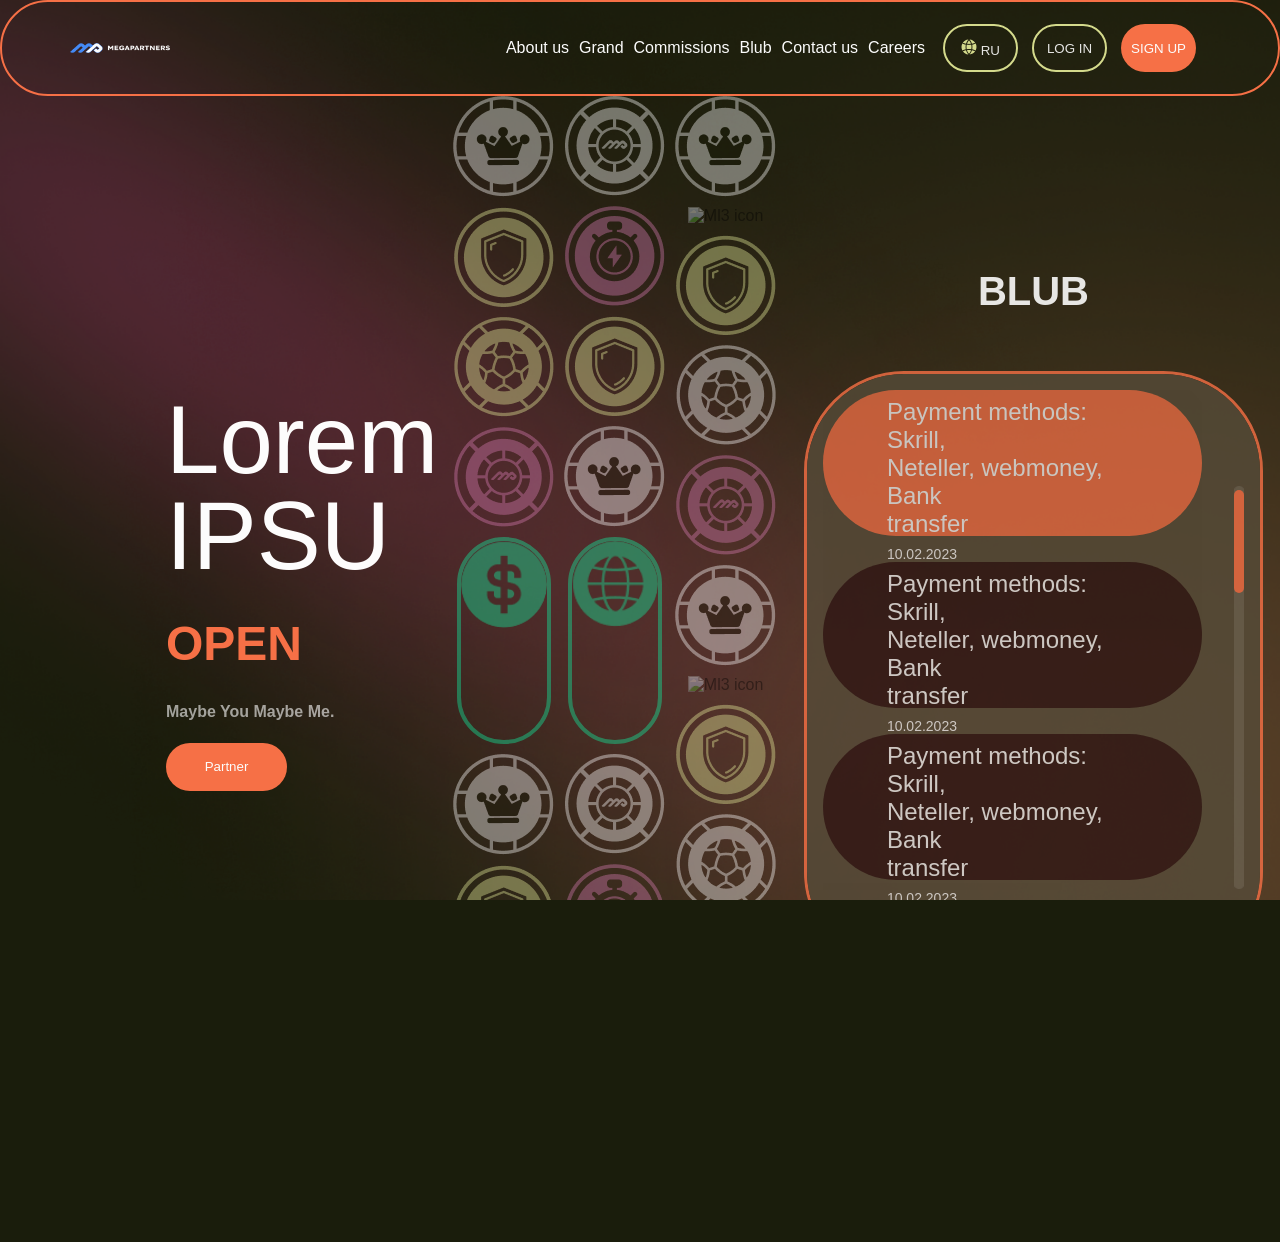
==== commit 8246493e: "Some fixes Desktop version" ====
--- a/Main.html
+++ b/Main.html
@@ -11,7 +11,8 @@
 <body>
     <header class="header">
         <img class="logo_clear" src="./logo_horizontal_clear Small.png" alt="logo">
-        <div class="burger-menu" onclick="toggleMenu()"><img class="planetImg" src="./planet.svg" alt="planet">☰</div>
+        <img class="planetImg" src="./planet.svg" alt="planet">
+        <div class="burger-menu" onclick="toggleMenu()"></div>
         <nav class="nav">
             <ul class="points">
                 <li><a href="#">About us</a></li>
@@ -43,14 +44,6 @@
             <div class="bannerBG">
                 <div class="line line-1">
                     <div class="line-content marquee">
-                        <div class="line-1-Group"><img class="radius-1-Group" src="./Group.png" alt="Group $ icon">
-                        </div>
-                        <img src="./Crown.png" alt="Crown icon">
-                        <img src="./Shield.png" alt="Shield icon">
-                        <img src="./Soccer.png" alt="Soccer icon">
-                        <img src="./M.png" alt="M icon">
-                        <div class="line-1-Group"><img class="radius-1-Group" src="./Group.png" alt="Group $ icon">
-                        </div>
                         <img src="./Crown.png" alt="Crown icon">
                         <img src="./Shield.png" alt="Shield icon">
                         <img src="./Soccer.png" alt="Soccer icon">
@@ -69,8 +62,6 @@
                         <img src="./M.png" alt="M icon">
                     </div>
                     <div class="line-content marquee" aria-hidden="true">
-                        <div class="line-1-Group"><img class="radius-1-Group" src="./Group.png" alt="Group $ icon">
-                        </div>
                         <img src="./Crown.png" alt="Crown icon">
                         <img src="./Shield.png" alt="Shield icon">
                         <img src="./Soccer.png" alt="Soccer icon">
--- a/styles.css
+++ b/styles.css
@@ -75,7 +75,8 @@
     box-sizing: border-box;
 }
 
-.burger-menu {
+.burger-menu,
+.planetImg {
     display: none;
     font-size: 30px;
     cursor: pointer;
@@ -172,7 +173,8 @@
 .title {
     flex: 1 1 40%;
     width: 100%;
-    max-width: 669px;
+    margin-left: 146px;
+    max-width: 600px;
     margin-top: 296px;
 }
 
@@ -181,7 +183,9 @@
     font-size: 96px;
     font-weight: 500;
     line-height: 1;
+    margin: 0px;
     margin-right: 15px;
+
     text-align: left;
     color: white;
 }
@@ -201,7 +205,7 @@
     margin-right: 20px;
     width: 100%;
     max-width: 333.8px;
-    height: 1334.22px;
+    height: 995px;
     gap: 0;
     z-index: -1;
     opacity: 0.4;
@@ -420,7 +424,6 @@
 }
 
 .li-orange a {
-    font-family: Lexend;
     font-size: 16px;
     font-weight: 400;
     line-height: 20px;
@@ -429,7 +432,6 @@
 }
 
 .li-white a {
-    font-family: Lexend;
     font-size: 16px;
     font-weight: 400;
     line-height: 20px;
@@ -450,7 +452,6 @@
 }
 
 .footer-p {
-    font-family: Lexend;
     font-size: 16px;
     font-weight: 400;
     line-height: 20px;
@@ -477,11 +478,69 @@
     background: rgba(49, 73, 156, 1);
 }
 
+@media (max-width: 1150px) and (min-width: 1065px) {
+    .blog-p {
+        font-size: 16px;
+        line-height: 20px;
+    }
+}
+
+@media (max-width: 1065px) and (min-width: 721px) {
+
+    .blog-container {
+        height: 421px;
+        width: 300px;
+        border-radius: 50px;
+    }
+
+    .blog-container li {
+        margin-bottom: 0px;
+    }
+
+    .scrollbar {
+        top: 0;
+        right: 0;
+        bottom: 0;
+        width: 10px;
+        padding: 0px;
+    }
+
+    .scrollbar-track-img {
+        width: 4px;
+        height: 301px;
+        margin-top: 60px;
+    }
+
+    .scrollbar-thumb-img {
+        width: 4px;
+        border-radius: 10px;
+        height: 77px;
+        transform: translateY(-301px);
+
+    }
+
+    .blog-element,
+    .blog-element-o {
+        width: 274px;
+        height: 112px;
+        border-radius: 40px;
+        padding: 15px 35px 15px 35px;
+        margin: 0px;
+    }
+
+    .blog-p {
+        font-size: 16px;
+        line-height: 20px;
+    }
+
+}
+
+
 @media (max-width: 720px) and (min-width: 320px) {
     .header {
         display: flex;
         justify-content: flex-end;
-        width: 100%;
+        width: 94%;
         height: 56px;
     }
 
@@ -528,13 +587,22 @@
         flex-direction: column;
         align-items: center;
         margin-top: 10px;
-    }
-
-    /* 
-    .btn-orange-prim {
-        display: flex !important;
+        z-index: 0;
+    }
+
+    .btn-lang {
+        display: none;
+        opacity: 0;
+        z-index: 0;
+
+    }
+
+    .btn-secondary {
+        display: flex;
         position: absolute;
-        top: 548px;
+        top: 453px;
+        right: 0px;
+        left: 0px;
         width: 100%;
         max-width: 300px;
         height: 53px;
@@ -543,13 +611,17 @@
         justify-content: center;
         align-items: center;
         font-size: 18px;
-        background-color: red;
-    } */
-    /* 
-    .btn-secondary {
+        margin: 0px;
+        padding: 0px;
+        z-index: 1;
+    }
+
+    .btn-orange-prim {
         display: flex;
         position: absolute;
-        top: 485px;
+        top: 513px;
+        right: 0px;
+        left: 0px;
         width: 100%;
         max-width: 300px;
         height: 53px;
@@ -558,32 +630,11 @@
         justify-content: center;
         align-items: center;
         font-size: 18px;
-        z-index: 1;
-    } */
-
-
-    .btn-lang,
-    .btn-orange-prim,
-    .btn-secondary {
-        display: block !important;
-        width: 100% !important;
-        max-width: 300px !important;
-        height: 53px !important;
-        border-radius: 48px;
-        text-align: center;
-        justify-content: center;
-        align-items: center;
-        font-size: 18px;
-        z-index: 1000 !important;
-        margin-top: 10px;
-        background-color: red !important;
-        /* временно для отладки */
-        color: white !important;
-        /* временно для отладки */
-    }
-
+    }
 
     .planetImg {
+        position: absolute;
+        right: 48px;
         width: 24px;
         height: 24px;
         padding: 4px;
@@ -594,11 +645,67 @@
 
     }
 
+    /* 
     .burger-menu {
         display: flex;
         align-items: center;
         height: 36px;
         cursor: pointer;
+        z-index: 2;
+    } */
+
+    .burger-menu {
+        cursor: pointer;
+        display: block;
+        position: absolute;
+        top: 14px;
+        right: 20px;
+        border: none;
+        background: transparent;
+        width: 26px;
+        height: 26px;
+        margin: 0px auto;
+    }
+
+    .planetImg {
+        display: block;
+        margin-right: 40px auto;
+    }
+
+    .burger-menu::before,
+    .burger-menu::after {
+        content: '';
+        left: 0;
+        position: absolute;
+        display: block;
+        width: 100%;
+        height: 4px;
+        border-radius: 10px;
+        background: #ffffff;
+    }
+
+    .burger-menu::before {
+        top: 0;
+        box-shadow: 0 11px 0 #ffffff;
+        transition: box-shadow .3s .15s, top .3s .15s, transform .3s;
+    }
+
+    .burger-menu::after {
+        bottom: 0;
+        transition: bottom .3s .15s, transform .3s;
+    }
+
+    .burger-menu.active::before {
+        top: 11px;
+        transform: rotate(45deg);
+        box-shadow: 0 6px 0 rgba(255, 255, 255, 0);
+        transition: box-shadow .15s, top .3s, transform .3s .15s;
+    }
+
+    .burger-menu.active::after {
+        bottom: 11px;
+        transform: rotate(-45deg);
+        transition: bottom .3s, transform .3s .15s;
     }
 
     .main {
@@ -662,6 +769,7 @@
         justify-content: center;
         align-items: center;
         font-size: 18px;
+        margin-right: 0px
     }
 
     .blog {
@@ -825,10 +933,14 @@
 
     .footer-container {
         display: flex;
+        justify-content: center;
         width: 100%;
-        height: 233px;
+        height: 230px;
+        border-top: solid 2px rgba(249, 114, 71, 1);
+        border-left: solid 2px rgba(249, 114, 71, 1);
+        border-right: solid 2px rgba(249, 114, 71, 1);
         border-radius: 50px 50px 0px 0px;
-        box-sizing: border-box;
+        /* box-sizing: border-box; */
     }
 
     .pages {
@@ -839,7 +951,7 @@
         padding-top: 20px;
         padding-left: 20px;
         height: 108px;
-        margin: 0;
+        margin: 0px;
     }
 
     .pages ul {
@@ -859,7 +971,6 @@
     }
 
     .li-white a {
-        font-family: Lexend;
         font-size: 14px;
         text-align: center;
         color: rgb(255, 255, 255);
@@ -872,9 +983,10 @@
         align-items: flex-start;
         padding-left: 20px;
         opacity: 0.9;
-        margin: 0px;
-        height: 55px;
-        margin: 0;
+        height: 60px;
+        margin-top: 0px;
+
+        margin-bottom: 30px;
     }
 
     .footer-p {
@@ -888,9 +1000,8 @@
     .social-icons {
         display: flex;
         width: 100%;
-        gap: 20px;
+        gap: 10px;
         justify-content: space-around;
-        padding: 0;
     }
 
     .social-icons img {
